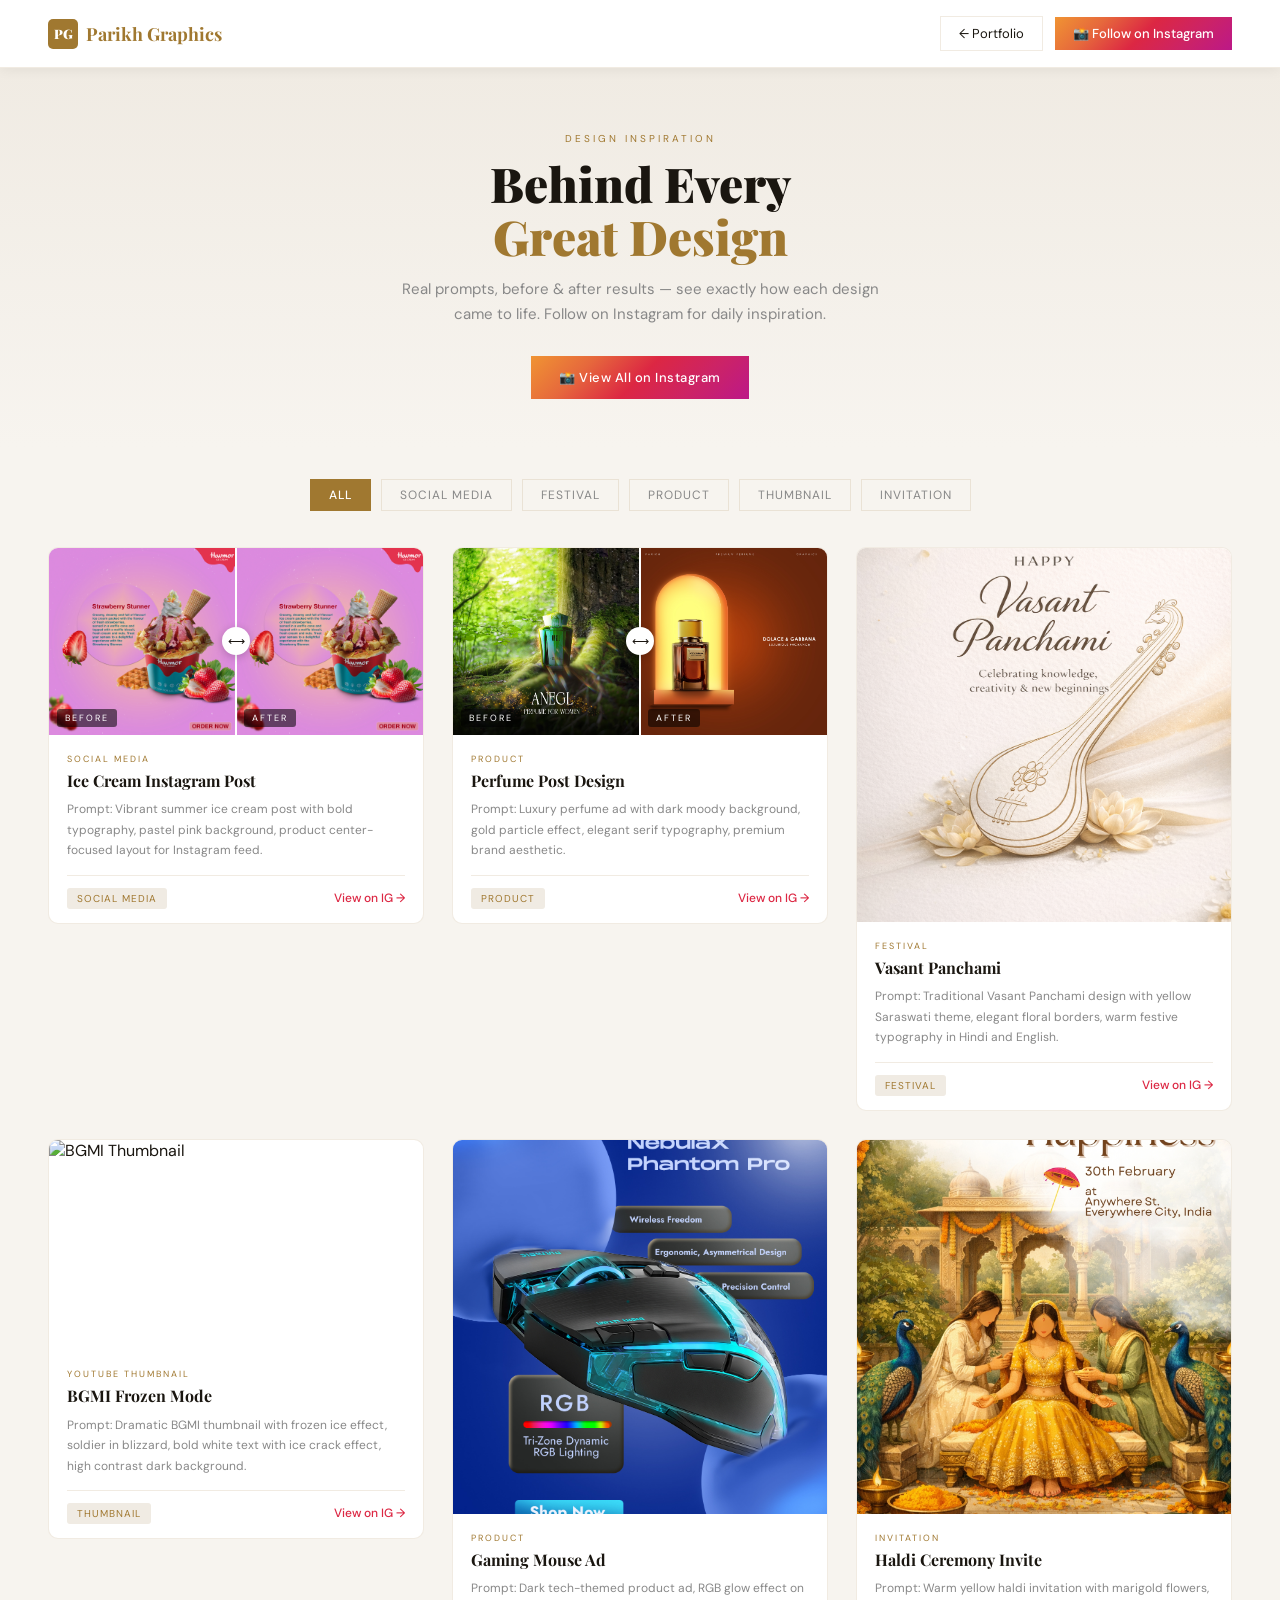
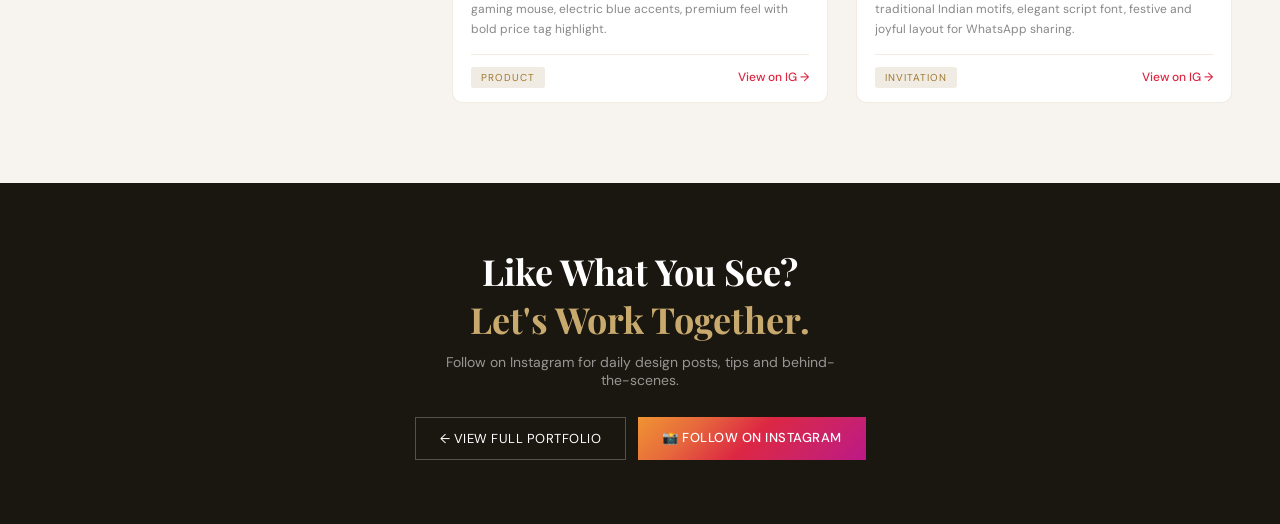
==== prompts.html @ 78f6f707 "Add files via upload" ====
<!DOCTYPE html>
<html lang="en">
<head>
  <meta charset="UTF-8"/>
  <meta name="viewport" content="width=device-width, initial-scale=1.0"/>
  <title>Design Prompts – Parikh Graphics</title>
  <link href="https://fonts.googleapis.com/css2?family=Playfair+Display:wght@400;700;900&family=DM+Sans:wght@300;400;500&display=swap" rel="stylesheet"/>
  <style>
    :root {
      --bg:      #f7f4ef;
      --bg2:     #f0ebe3;
      --surface: #ffffff;
      --border:  rgba(160,120,60,0.15);
      --text:    #1a1610;
      --text-dim:#888;
      --accent:  #a07830;
      --accent2: #c8a96e;
      --shadow:  0 4px 24px rgba(0,0,0,0.08);
    }
    *, *::before, *::after { box-sizing: border-box; margin: 0; padding: 0; }
    html { scroll-behavior: smooth; }
    body {
      background: var(--bg);
      color: var(--text);
      font-family: 'DM Sans', sans-serif;
      overflow-x: hidden;
    }

    /* ── TOP BAR ── */
    .topbar {
      background: var(--surface);
      border-bottom: 1px solid var(--border);
      padding: 16px 48px;
      display: flex; justify-content: space-between; align-items: center;
      position: sticky; top: 0; z-index: 100;
      box-shadow: 0 2px 12px rgba(0,0,0,0.06);
    }
    .topbar-logo {
      font-family: 'Playfair Display', serif;
      font-size: 18px; font-weight: 700;
      color: var(--accent); text-decoration: none;
      display: flex; align-items: center; gap: 8px;
    }
    .topbar-logo-icon {
      width: 30px; height: 30px;
      background: var(--accent); border-radius: 5px;
      display: flex; align-items: center; justify-content: center;
      font-size: 13px; font-weight: 900; color: #fff;
      font-family: 'Playfair Display', serif;
    }
    .topbar-right { display: flex; align-items: center; gap: 12px; }
    .btn-home {
      text-decoration: none; color: var(--text);
      font-size: 13px; padding: 8px 18px;
      border: 1.5px solid var(--border);
      transition: all 0.25s;
    }
    .btn-home:hover { border-color: var(--accent); color: var(--accent); }
    .btn-ig {
      text-decoration: none;
      background: linear-gradient(135deg, #f09433, #e6683c, #dc2743, #cc2366, #bc1888);
      color: #fff; font-size: 13px; font-weight: 500;
      padding: 8px 18px; display: flex; align-items: center; gap: 6px;
      transition: opacity 0.25s, transform 0.2s;
    }
    .btn-ig:hover { opacity: 0.88; transform: translateY(-1px); }

    /* ── HERO ── */
    .page-hero {
      padding: 64px 48px 48px;
      text-align: center;
      background: linear-gradient(to bottom, var(--bg2), var(--bg));
    }
    .page-hero-tag {
      font-size: 10px; letter-spacing: 3px; text-transform: uppercase;
      color: var(--accent); margin-bottom: 12px; display: block;
    }
    .page-hero-title {
      font-family: 'Playfair Display', serif;
      font-size: clamp(28px, 4vw, 48px); font-weight: 900;
      line-height: 1.1; margin-bottom: 14px; color: var(--text);
    }
    .page-hero-title span { color: var(--accent); }
    .page-hero-sub {
      color: var(--text-dim); font-size: 15px; max-width: 480px;
      margin: 0 auto 28px; line-height: 1.7;
    }
    .page-hero-cta {
      display: inline-flex; align-items: center; gap: 8px;
      background: linear-gradient(135deg, #f09433, #e6683c, #dc2743, #cc2366, #bc1888);
      color: #fff; text-decoration: none;
      padding: 13px 28px; font-size: 13px; font-weight: 500;
      letter-spacing: 0.5px;
      transition: opacity 0.25s, transform 0.2s;
    }
    .page-hero-cta:hover { opacity: 0.88; transform: translateY(-2px); }

    /* ── FILTER ── */
    .filter-wrap {
      padding: 32px 48px 0;
      display: flex; gap: 10px; flex-wrap: wrap; justify-content: center;
    }
    .tag-btn {
      background: transparent;
      border: 1.5px solid var(--border);
      color: var(--text-dim);
      padding: 7px 18px; font-size: 12px;
      letter-spacing: 1px; text-transform: uppercase;
      cursor: pointer; font-family: 'DM Sans', sans-serif;
      transition: all 0.25s;
    }
    .tag-btn:hover { border-color: var(--accent); color: var(--accent); }
    .tag-btn.active {
      background: var(--accent); border-color: var(--accent);
      color: #fff; font-weight: 500;
    }

    /* ── POSTS GRID ── */
    .posts-section { padding: 36px 48px 80px; }
    .posts-grid {
      display: grid;
      grid-template-columns: repeat(3, 1fr);
      gap: 28px;
      align-items: start;
    }

    /* ── POST CARD ── */
    .post-card {
      background: var(--surface);
      border: 1px solid var(--border);
      border-radius: 10px; overflow: hidden;
      transition: transform 0.3s, box-shadow 0.3s, border-color 0.3s;
    }
    .post-card:hover {
      transform: translateY(-4px);
      box-shadow: var(--shadow);
      border-color: var(--accent2);
    }
    .post-card.hidden { display: none; }

    /* Before / After */
    .ba-wrap {
      display: grid; grid-template-columns: 1fr 1fr;
      position: relative;
    }
    .ba-side {
      position: relative; overflow: hidden;
      aspect-ratio: 1/1;
    }
    .ba-side img {
      width: 100%; height: 100%;
      object-fit: cover; object-position: center;
      display: block;
      transition: transform 0.4s ease;
    }
    .post-card:hover .ba-side img { transform: scale(1.04); }
    .ba-label {
      position: absolute; bottom: 8px; left: 8px;
      background: rgba(0,0,0,0.55);
      color: #fff; font-size: 9px; letter-spacing: 2px;
      text-transform: uppercase; padding: 3px 8px;
      border-radius: 3px;
    }
    .ba-divider {
      position: absolute; left: 50%; top: 0; bottom: 0;
      width: 2px; background: #fff; z-index: 2;
      transform: translateX(-50%);
    }
    .ba-divider-icon {
      position: absolute; top: 50%; left: 50%;
      transform: translate(-50%, -50%);
      width: 28px; height: 28px;
      background: #fff; border-radius: 50%;
      display: flex; align-items: center; justify-content: center;
      font-size: 12px; z-index: 3;
      box-shadow: 0 2px 8px rgba(0,0,0,0.2);
    }

    /* Single image */
    .single-img {
      aspect-ratio: 1/1; overflow: hidden;
    }
    .single-img img {
      width: 100%; height: 100%;
      object-fit: cover; display: block;
      transition: transform 0.4s ease;
    }
    .post-card:hover .single-img img { transform: scale(1.04); }

    /* Card Body */
    .post-body { padding: 18px 18px 14px; }
    .post-category {
      font-size: 9px; letter-spacing: 2px; text-transform: uppercase;
      color: var(--accent); margin-bottom: 6px; display: block;
    }
    .post-title {
      font-family: 'Playfair Display', serif;
      font-size: 16px; font-weight: 700; color: var(--text);
      margin-bottom: 8px; line-height: 1.3;
    }
    .post-prompt {
      font-size: 12px; color: var(--text-dim); line-height: 1.7;
      margin-bottom: 14px;
      display: -webkit-box; -webkit-line-clamp: 3;
      -webkit-box-orient: vertical; overflow: hidden;
    }
    .post-footer {
      display: flex; justify-content: space-between; align-items: center;
      padding-top: 12px; border-top: 1px solid var(--border);
    }
    .post-tag {
      font-size: 10px; letter-spacing: 1px; text-transform: uppercase;
      background: var(--bg2); color: var(--accent);
      padding: 4px 10px; border-radius: 3px;
    }
    .post-ig-link {
      display: flex; align-items: center; gap: 5px;
      text-decoration: none; font-size: 12px; font-weight: 500;
      color: #dc2743; transition: opacity 0.2s, transform 0.2s;
    }
    .post-ig-link:hover { opacity: 0.75; transform: translateX(2px); }

    /* ── EMPTY STATE ── */
    .empty-state {
      text-align: center; padding: 60px 20px;
      color: var(--text-dim); font-size: 14px;
      display: none; grid-column: 1/-1;
    }
    .empty-state.show { display: block; }

    /* ── BOTTOM CTA ── */
    .bottom-cta {
      background: var(--text);
      padding: 64px 48px; text-align: center;
    }
    .bottom-cta-title {
      font-family: 'Playfair Display', serif;
      font-size: clamp(24px, 3vw, 36px); font-weight: 700;
      color: #fff; margin-bottom: 10px;
    }
    .bottom-cta-title span { color: var(--accent2); }
    .bottom-cta-sub {
      color: rgba(255,255,255,0.55); font-size: 14px;
      margin-bottom: 28px; max-width: 400px; margin-inline: auto;
    }
    .bottom-cta-btns { display: flex; gap: 12px; justify-content: center; flex-wrap: wrap; }
    .btn-portfolio {
      text-decoration: none; color: #fff;
      border: 1.5px solid rgba(255,255,255,0.25);
      padding: 12px 24px; font-size: 13px;
      letter-spacing: 0.5px; text-transform: uppercase;
      transition: all 0.25s;
    }
    .btn-portfolio:hover { border-color: var(--accent2); color: var(--accent2); }
    .btn-ig2 {
      text-decoration: none;
      background: linear-gradient(135deg, #f09433, #e6683c, #dc2743, #cc2366, #bc1888);
      color: #fff; padding: 12px 24px; font-size: 13px; font-weight: 500;
      letter-spacing: 0.5px; text-transform: uppercase;
      transition: opacity 0.25s, transform 0.2s;
    }
    .btn-ig2:hover { opacity: 0.85; transform: translateY(-2px); }

    /* ── SCROLL REVEAL ── */
    .reveal { opacity: 0; transform: translateY(24px); transition: opacity 0.6s ease, transform 0.6s ease; }
    .reveal.visible { opacity: 1; transform: translateY(0); }
    .reveal-d1 { transition-delay: 0.1s; }
    .reveal-d2 { transition-delay: 0.2s; }
    .reveal-d3 { transition-delay: 0.3s; }

    @keyframes cardIn {
      from { opacity: 0; transform: translateY(10px) scale(0.98); }
      to   { opacity: 1; transform: translateY(0) scale(1); }
    }

    /* ── RESPONSIVE ── */
    @media (max-width: 900px) {
      .topbar { padding: 14px 20px; }
      .page-hero { padding: 48px 20px 36px; }
      .filter-wrap { padding: 24px 20px 0; }
      .posts-section { padding: 28px 20px 60px; }
      .posts-grid { grid-template-columns: repeat(2, 1fr); gap: 16px; }
      .bottom-cta { padding: 48px 20px; }
    }
    @media (max-width: 540px) {
      .posts-grid { grid-template-columns: 1fr; }
      .topbar-logo span { display: none; }
    }
  </style>
</head>
<body>

  <!-- ── TOP BAR ── -->
  <header class="topbar">
    <a href="./" class="topbar-logo">
      <div class="topbar-logo-icon">PG</div>
      <span>Parikh Graphics</span>
    </a>
    <div class="topbar-right">
      <a href="./" class="btn-home">← Portfolio</a>
      <a href="https://instagram.com/yourusername" target="_blank" class="btn-ig">
        📸 Follow on Instagram
      </a>
    </div>
  </header>

  <!-- ── HERO ── -->
  <div class="page-hero">
    <span class="page-hero-tag">Design Inspiration</span>
    <h1 class="page-hero-title">Behind Every<br/><span>Great Design</span></h1>
    <p class="page-hero-sub">Real prompts, before & after results — see exactly how each design came to life. Follow on Instagram for daily inspiration.</p>
    <a href="https://instagram.com/yourusername" target="_blank" class="page-hero-cta">📸 View All on Instagram</a>
  </div>

  <!-- ── FILTER ── -->
  <div class="filter-wrap">
    <button class="tag-btn active" data-tag="all">All</button>
    <button class="tag-btn" data-tag="social">Social Media</button>
    <button class="tag-btn" data-tag="festival">Festival</button>
    <button class="tag-btn" data-tag="product">Product</button>
    <button class="tag-btn" data-tag="thumbnail">Thumbnail</button>
    <button class="tag-btn" data-tag="invitation">Invitation</button>
  </div>

  <!-- ── POSTS ── -->
  <section class="posts-section">
    <div class="posts-grid" id="postsGrid">

      <!--
      ════════════════════════════════════════
      NAAVO POST ADD KARVA COPY KARO AA BLOCK:

      BEFORE/AFTER:
      <div class="post-card reveal" data-tag="social">
        <div class="ba-wrap">
          <div class="ba-side">
            <img src="before.jpg" alt="Before">
            <span class="ba-label">Before</span>
          </div>
          <div class="ba-divider"><div class="ba-divider-icon">⟷</div></div>
          <div class="ba-side">
            <img src="after.jpg" alt="After">
            <span class="ba-label">After</span>
          </div>
        </div>
        <div class="post-body">
          <span class="post-category">Social Media</span>
          <div class="post-title">Post Title</div>
          <p class="post-prompt">Prompt: taro prompt yahan likho...</p>
          <div class="post-footer">
            <span class="post-tag">Social Media</span>
            <a href="https://instagram.com/p/POST-ID" target="_blank" class="post-ig-link">View on IG →</a>
          </div>
        </div>
      </div>

      SINGLE IMAGE:
      <div class="post-card reveal" data-tag="festival">
        <div class="single-img">
          <img src="image.jpg" alt="Post">
        </div>
        <div class="post-body">
          ... same as above ...
        </div>
      </div>

      data-tag options: social / festival / product / thumbnail / invitation
      ════════════════════════════════════════
      -->

      <!-- POST 1 -->
      <div class="post-card reveal" data-tag="social">
        <div class="ba-wrap">
          <div class="ba-side">
            <img src="ICE-CREAM.jpg" alt="Before">
            <span class="ba-label">Before</span>
          </div>
          <div class="ba-divider"><div class="ba-divider-icon">⟷</div></div>
          <div class="ba-side">
            <img src="ICE-CREAM.jpg" alt="After">
            <span class="ba-label">After</span>
          </div>
        </div>
        <div class="post-body">
          <span class="post-category">Social Media</span>
          <div class="post-title">Ice Cream Instagram Post</div>
          <p class="post-prompt">Prompt: Vibrant summer ice cream post with bold typography, pastel pink background, product center-focused layout for Instagram feed.</p>
          <div class="post-footer">
            <span class="post-tag">Social Media</span>
            <a href="https://instagram.com/p/REPLACE-POST-ID" target="_blank" class="post-ig-link">View on IG →</a>
          </div>
        </div>
      </div>

      <!-- POST 2 -->
      <div class="post-card reveal reveal-d1" data-tag="product">
        <div class="ba-wrap">
          <div class="ba-side">
            <img src="perfume post design.jpg" alt="Before">
            <span class="ba-label">Before</span>
          </div>
          <div class="ba-divider"><div class="ba-divider-icon">⟷</div></div>
          <div class="ba-side">
            <img src="perfume post design2.jpg" alt="After">
            <span class="ba-label">After</span>
          </div>
        </div>
        <div class="post-body">
          <span class="post-category">Product</span>
          <div class="post-title">Perfume Post Design</div>
          <p class="post-prompt">Prompt: Luxury perfume ad with dark moody background, gold particle effect, elegant serif typography, premium brand aesthetic.</p>
          <div class="post-footer">
            <span class="post-tag">Product</span>
            <a href="https://instagram.com/p/REPLACE-POST-ID" target="_blank" class="post-ig-link">View on IG →</a>
          </div>
        </div>
      </div>

      <!-- POST 3 -->
      <div class="post-card reveal reveal-d2" data-tag="festival">
        <div class="single-img">
          <img src="vasant panchami.png" alt="Vasant Panchami">
        </div>
        <div class="post-body">
          <span class="post-category">Festival</span>
          <div class="post-title">Vasant Panchami</div>
          <p class="post-prompt">Prompt: Traditional Vasant Panchami design with yellow Saraswati theme, elegant floral borders, warm festive typography in Hindi and English.</p>
          <div class="post-footer">
            <span class="post-tag">Festival</span>
            <a href="https://instagram.com/p/REPLACE-POST-ID" target="_blank" class="post-ig-link">View on IG →</a>
          </div>
        </div>
      </div>

      <!-- POST 4 -->
      <div class="post-card reveal reveal-d3" data-tag="thumbnail">
        <div class="single-img" style="aspect-ratio:16/9;">
          <img src="BGMI NEW FROZEN MODE.png" alt="BGMI Thumbnail">
        </div>
        <div class="post-body">
          <span class="post-category">YouTube Thumbnail</span>
          <div class="post-title">BGMI Frozen Mode</div>
          <p class="post-prompt">Prompt: Dramatic BGMI thumbnail with frozen ice effect, soldier in blizzard, bold white text with ice crack effect, high contrast dark background.</p>
          <div class="post-footer">
            <span class="post-tag">Thumbnail</span>
            <a href="https://instagram.com/p/REPLACE-POST-ID" target="_blank" class="post-ig-link">View on IG →</a>
          </div>
        </div>
      </div>

      <!-- POST 5 -->
      <div class="post-card reveal" data-tag="product">
        <div class="single-img">
          <img src="mouse-ad.jpg" alt="Mouse Ad">
        </div>
        <div class="post-body">
          <span class="post-category">Product</span>
          <div class="post-title">Gaming Mouse Ad</div>
          <p class="post-prompt">Prompt: Dark tech-themed product ad, RGB glow effect on gaming mouse, electric blue accents, premium feel with bold price tag highlight.</p>
          <div class="post-footer">
            <span class="post-tag">Product</span>
            <a href="https://instagram.com/p/REPLACE-POST-ID" target="_blank" class="post-ig-link">View on IG →</a>
          </div>
        </div>
      </div>

      <!-- POST 6 -->
      <div class="post-card reveal reveal-d1" data-tag="invitation">
        <div class="single-img">
          <img src="haldi.jpg" alt="Haldi Invitation">
        </div>
        <div class="post-body">
          <span class="post-category">Invitation</span>
          <div class="post-title">Haldi Ceremony Invite</div>
          <p class="post-prompt">Prompt: Warm yellow haldi invitation with marigold flowers, traditional Indian motifs, elegant script font, festive and joyful layout for WhatsApp sharing.</p>
          <div class="post-footer">
            <span class="post-tag">Invitation</span>
            <a href="https://instagram.com/p/REPLACE-POST-ID" target="_blank" class="post-ig-link">View on IG →</a>
          </div>
        </div>
      </div>

      <!-- NAAVA POSTS UPAR ADD KARO -->
      <div class="empty-state" id="emptyState">No posts in this category yet.</div>

    </div>
  </section>

  <!-- ── BOTTOM CTA ── -->
  <div class="bottom-cta">
    <div class="bottom-cta-title">Like What You See?<br/><span>Let's Work Together.</span></div>
    <p class="bottom-cta-sub">Follow on Instagram for daily design posts, tips and behind-the-scenes.</p>
    <div class="bottom-cta-btns">
      <a href="./" class="btn-portfolio">← View Full Portfolio</a>
      <a href="https://instagram.com/yourusername" target="_blank" class="btn-ig2">📸 Follow on Instagram</a>
    </div>
  </div>

  <script>
    // Filter
    const tagBtns = document.querySelectorAll('.tag-btn');
    const cards   = document.querySelectorAll('.post-card');
    const empty   = document.getElementById('emptyState');

    tagBtns.forEach(btn => {
      btn.addEventListener('click', () => {
        tagBtns.forEach(b => b.classList.remove('active'));
        btn.classList.add('active');
        const tag = btn.getAttribute('data-tag');
        let visible = 0;
        cards.forEach((card, i) => {
          if (tag === 'all' || card.getAttribute('data-tag') === tag) {
            card.classList.remove('hidden');
            card.style.animationDelay = (visible * 0.06) + 's';
            card.style.animation = 'none';
            card.offsetHeight;
            card.style.animation = 'cardIn 0.35s ease forwards';
            visible++;
          } else {
            card.classList.add('hidden');
          }
        });
        empty.classList.toggle('show', visible === 0);
      });
    });

    // Scroll Reveal
    const obs = new IntersectionObserver(entries => {
      entries.forEach(e => { if (e.isIntersecting) { e.target.classList.add('visible'); obs.unobserve(e.target); }});
    }, { threshold: 0.1 });
    document.querySelectorAll('.reveal').forEach(el => obs.observe(el));
  </script>

</body>
</html>
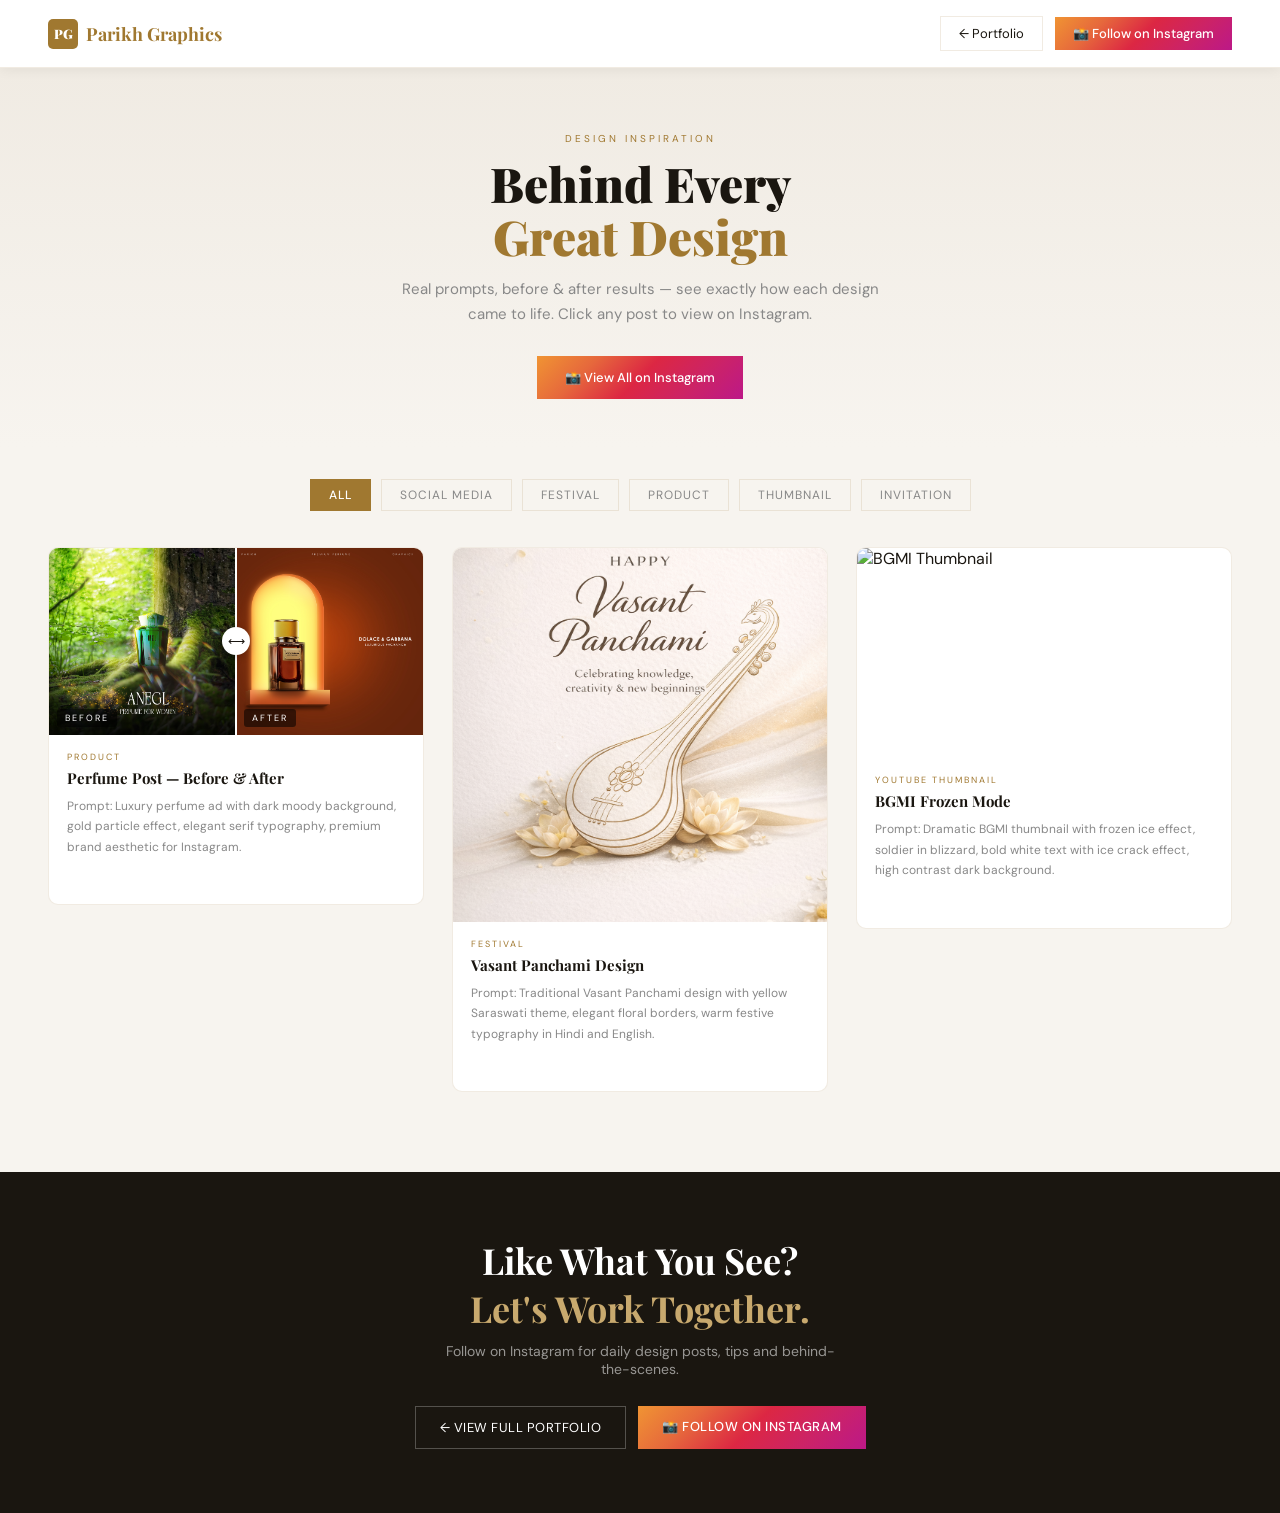
==== commit aece6818: "Add files via upload" ====
--- a/prompts.html
+++ b/prompts.html
@@ -19,41 +19,27 @@
     }
     *, *::before, *::after { box-sizing: border-box; margin: 0; padding: 0; }
     html { scroll-behavior: smooth; }
-    body {
-      background: var(--bg);
-      color: var(--text);
-      font-family: 'DM Sans', sans-serif;
-      overflow-x: hidden;
-    }
-
-    /* ── TOP BAR ── */
+    body { background: var(--bg); color: var(--text); font-family: 'DM Sans', sans-serif; overflow-x: hidden; }
+
+    /* TOP BAR */
     .topbar {
-      background: var(--surface);
-      border-bottom: 1px solid var(--border);
-      padding: 16px 48px;
-      display: flex; justify-content: space-between; align-items: center;
-      position: sticky; top: 0; z-index: 100;
-      box-shadow: 0 2px 12px rgba(0,0,0,0.06);
+      background: var(--surface); border-bottom: 1px solid var(--border);
+      padding: 16px 48px; display: flex; justify-content: space-between; align-items: center;
+      position: sticky; top: 0; z-index: 100; box-shadow: 0 2px 12px rgba(0,0,0,0.06);
     }
     .topbar-logo {
-      font-family: 'Playfair Display', serif;
-      font-size: 18px; font-weight: 700;
-      color: var(--accent); text-decoration: none;
-      display: flex; align-items: center; gap: 8px;
+      font-family: 'Playfair Display', serif; font-size: 18px; font-weight: 700;
+      color: var(--accent); text-decoration: none; display: flex; align-items: center; gap: 8px;
     }
     .topbar-logo-icon {
-      width: 30px; height: 30px;
-      background: var(--accent); border-radius: 5px;
+      width: 30px; height: 30px; background: var(--accent); border-radius: 5px;
       display: flex; align-items: center; justify-content: center;
-      font-size: 13px; font-weight: 900; color: #fff;
-      font-family: 'Playfair Display', serif;
+      font-size: 13px; font-weight: 900; color: #fff; font-family: 'Playfair Display', serif;
     }
     .topbar-right { display: flex; align-items: center; gap: 12px; }
     .btn-home {
-      text-decoration: none; color: var(--text);
-      font-size: 13px; padding: 8px 18px;
-      border: 1.5px solid var(--border);
-      transition: all 0.25s;
+      text-decoration: none; color: var(--text); font-size: 13px;
+      padding: 8px 18px; border: 1.5px solid var(--border); transition: all 0.25s;
     }
     .btn-home:hover { border-color: var(--accent); color: var(--accent); }
     .btn-ig {
@@ -65,203 +51,123 @@
     }
     .btn-ig:hover { opacity: 0.88; transform: translateY(-1px); }
 
-    /* ── HERO ── */
+    /* HERO */
     .page-hero {
-      padding: 64px 48px 48px;
-      text-align: center;
+      padding: 64px 48px 48px; text-align: center;
       background: linear-gradient(to bottom, var(--bg2), var(--bg));
     }
-    .page-hero-tag {
-      font-size: 10px; letter-spacing: 3px; text-transform: uppercase;
-      color: var(--accent); margin-bottom: 12px; display: block;
-    }
-    .page-hero-title {
-      font-family: 'Playfair Display', serif;
-      font-size: clamp(28px, 4vw, 48px); font-weight: 900;
-      line-height: 1.1; margin-bottom: 14px; color: var(--text);
-    }
+    .page-hero-tag { font-size: 10px; letter-spacing: 3px; text-transform: uppercase; color: var(--accent); margin-bottom: 12px; display: block; }
+    .page-hero-title { font-family: 'Playfair Display', serif; font-size: clamp(28px, 4vw, 48px); font-weight: 900; line-height: 1.1; margin-bottom: 14px; }
     .page-hero-title span { color: var(--accent); }
-    .page-hero-sub {
-      color: var(--text-dim); font-size: 15px; max-width: 480px;
-      margin: 0 auto 28px; line-height: 1.7;
-    }
+    .page-hero-sub { color: var(--text-dim); font-size: 15px; max-width: 480px; margin: 0 auto 28px; line-height: 1.7; }
     .page-hero-cta {
       display: inline-flex; align-items: center; gap: 8px;
       background: linear-gradient(135deg, #f09433, #e6683c, #dc2743, #cc2366, #bc1888);
-      color: #fff; text-decoration: none;
-      padding: 13px 28px; font-size: 13px; font-weight: 500;
-      letter-spacing: 0.5px;
+      color: #fff; text-decoration: none; padding: 13px 28px; font-size: 13px; font-weight: 500;
       transition: opacity 0.25s, transform 0.2s;
     }
     .page-hero-cta:hover { opacity: 0.88; transform: translateY(-2px); }
 
-    /* ── FILTER ── */
-    .filter-wrap {
-      padding: 32px 48px 0;
-      display: flex; gap: 10px; flex-wrap: wrap; justify-content: center;
-    }
+    /* FILTER */
+    .filter-wrap { padding: 32px 48px 0; display: flex; gap: 10px; flex-wrap: wrap; justify-content: center; }
     .tag-btn {
-      background: transparent;
-      border: 1.5px solid var(--border);
-      color: var(--text-dim);
-      padding: 7px 18px; font-size: 12px;
+      background: transparent; border: 1.5px solid var(--border);
+      color: var(--text-dim); padding: 7px 18px; font-size: 12px;
       letter-spacing: 1px; text-transform: uppercase;
-      cursor: pointer; font-family: 'DM Sans', sans-serif;
-      transition: all 0.25s;
+      cursor: pointer; font-family: 'DM Sans', sans-serif; transition: all 0.25s;
     }
     .tag-btn:hover { border-color: var(--accent); color: var(--accent); }
-    .tag-btn.active {
-      background: var(--accent); border-color: var(--accent);
-      color: #fff; font-weight: 500;
-    }
-
-    /* ── POSTS GRID ── */
+    .tag-btn.active { background: var(--accent); border-color: var(--accent); color: #fff; font-weight: 500; }
+
+    /* GRID */
     .posts-section { padding: 36px 48px 80px; }
-    .posts-grid {
-      display: grid;
-      grid-template-columns: repeat(3, 1fr);
-      gap: 28px;
-      align-items: start;
-    }
-
-    /* ── POST CARD ── */
+    .posts-grid { display: grid; grid-template-columns: repeat(3, 1fr); gap: 28px; align-items: start; }
+
+    /* ── POST CARD — full card is a link ── */
     .post-card {
       background: var(--surface);
       border: 1px solid var(--border);
       border-radius: 10px; overflow: hidden;
-      transition: transform 0.3s, box-shadow 0.3s, border-color 0.3s;
+      display: block;               /* <a> tag as block */
+      text-decoration: none;
+      color: inherit;
+      cursor: pointer;
+      transition: transform 0.3s ease, box-shadow 0.3s ease, border-color 0.3s ease;
     }
     .post-card:hover {
-      transform: translateY(-4px);
-      box-shadow: var(--shadow);
+      transform: translateY(-5px);
+      box-shadow: 0 12px 32px rgba(0,0,0,0.12);
       border-color: var(--accent2);
     }
     .post-card.hidden { display: none; }
 
-    /* Before / After */
-    .ba-wrap {
-      display: grid; grid-template-columns: 1fr 1fr;
-      position: relative;
-    }
-    .ba-side {
-      position: relative; overflow: hidden;
-      aspect-ratio: 1/1;
-    }
-    .ba-side img {
-      width: 100%; height: 100%;
-      object-fit: cover; object-position: center;
+    /* Hover arrow indicator */
+    .post-card::after {
+      content: '→ View on Instagram';
       display: block;
-      transition: transform 0.4s ease;
-    }
+      text-align: center;
+      font-size: 11px; letter-spacing: 1px;
+      color: #dc2743; font-weight: 500;
+      padding: 10px;
+      background: rgba(220,39,67,0.05);
+      border-top: 1px solid rgba(220,39,67,0.1);
+      opacity: 0;
+      transition: opacity 0.3s ease;
+    }
+    .post-card:hover::after { opacity: 1; }
+
+    /* BEFORE / AFTER */
+    .ba-wrap { display: grid; grid-template-columns: 1fr 1fr; position: relative; }
+    .ba-side { position: relative; overflow: hidden; aspect-ratio: 1/1; }
+    .ba-side img { width: 100%; height: 100%; object-fit: cover; object-position: center; display: block; transition: transform 0.4s ease; }
     .post-card:hover .ba-side img { transform: scale(1.04); }
     .ba-label {
       position: absolute; bottom: 8px; left: 8px;
-      background: rgba(0,0,0,0.55);
-      color: #fff; font-size: 9px; letter-spacing: 2px;
-      text-transform: uppercase; padding: 3px 8px;
-      border-radius: 3px;
-    }
-    .ba-divider {
-      position: absolute; left: 50%; top: 0; bottom: 0;
-      width: 2px; background: #fff; z-index: 2;
-      transform: translateX(-50%);
-    }
+      background: rgba(0,0,0,0.55); color: #fff;
+      font-size: 9px; letter-spacing: 2px; text-transform: uppercase;
+      padding: 3px 8px; border-radius: 3px;
+    }
+    .ba-divider { position: absolute; left: 50%; top: 0; bottom: 0; width: 2px; background: #fff; z-index: 2; transform: translateX(-50%); }
     .ba-divider-icon {
       position: absolute; top: 50%; left: 50%;
       transform: translate(-50%, -50%);
-      width: 28px; height: 28px;
-      background: #fff; border-radius: 50%;
+      width: 28px; height: 28px; background: #fff; border-radius: 50%;
       display: flex; align-items: center; justify-content: center;
-      font-size: 12px; z-index: 3;
-      box-shadow: 0 2px 8px rgba(0,0,0,0.2);
-    }
-
-    /* Single image */
-    .single-img {
-      aspect-ratio: 1/1; overflow: hidden;
-    }
-    .single-img img {
-      width: 100%; height: 100%;
-      object-fit: cover; display: block;
-      transition: transform 0.4s ease;
-    }
+      font-size: 12px; z-index: 3; box-shadow: 0 2px 8px rgba(0,0,0,0.2);
+    }
+
+    /* SINGLE IMAGE */
+    .single-img { overflow: hidden; }
+    .single-img img { width: 100%; height: 100%; object-fit: cover; display: block; transition: transform 0.4s ease; }
     .post-card:hover .single-img img { transform: scale(1.04); }
-
-    /* Card Body */
-    .post-body { padding: 18px 18px 14px; }
-    .post-category {
-      font-size: 9px; letter-spacing: 2px; text-transform: uppercase;
-      color: var(--accent); margin-bottom: 6px; display: block;
-    }
-    .post-title {
-      font-family: 'Playfair Display', serif;
-      font-size: 16px; font-weight: 700; color: var(--text);
-      margin-bottom: 8px; line-height: 1.3;
-    }
+    .single-img.ratio-sq  { aspect-ratio: 1/1; }
+    .single-img.ratio-yt  { aspect-ratio: 16/9; }
+
+    /* CARD BODY */
+    .post-body { padding: 16px 18px 12px; }
+    .post-category { font-size: 9px; letter-spacing: 2px; text-transform: uppercase; color: var(--accent); margin-bottom: 6px; display: block; }
+    .post-title { font-family: 'Playfair Display', serif; font-size: 15px; font-weight: 700; color: var(--text); margin-bottom: 8px; line-height: 1.3; }
     .post-prompt {
-      font-size: 12px; color: var(--text-dim); line-height: 1.7;
-      margin-bottom: 14px;
-      display: -webkit-box; -webkit-line-clamp: 3;
-      -webkit-box-orient: vertical; overflow: hidden;
-    }
-    .post-footer {
-      display: flex; justify-content: space-between; align-items: center;
-      padding-top: 12px; border-top: 1px solid var(--border);
-    }
-    .post-tag {
-      font-size: 10px; letter-spacing: 1px; text-transform: uppercase;
-      background: var(--bg2); color: var(--accent);
-      padding: 4px 10px; border-radius: 3px;
-    }
-    .post-ig-link {
-      display: flex; align-items: center; gap: 5px;
-      text-decoration: none; font-size: 12px; font-weight: 500;
-      color: #dc2743; transition: opacity 0.2s, transform 0.2s;
-    }
-    .post-ig-link:hover { opacity: 0.75; transform: translateX(2px); }
-
-    /* ── EMPTY STATE ── */
-    .empty-state {
-      text-align: center; padding: 60px 20px;
-      color: var(--text-dim); font-size: 14px;
-      display: none; grid-column: 1/-1;
-    }
+      font-size: 12px; color: var(--text-dim); line-height: 1.7; margin-bottom: 0;
+      display: -webkit-box; -webkit-line-clamp: 3; -webkit-box-orient: vertical; overflow: hidden;
+    }
+
+    /* EMPTY */
+    .empty-state { text-align: center; padding: 60px 20px; color: var(--text-dim); font-size: 14px; display: none; grid-column: 1/-1; }
     .empty-state.show { display: block; }
 
-    /* ── BOTTOM CTA ── */
-    .bottom-cta {
-      background: var(--text);
-      padding: 64px 48px; text-align: center;
-    }
-    .bottom-cta-title {
-      font-family: 'Playfair Display', serif;
-      font-size: clamp(24px, 3vw, 36px); font-weight: 700;
-      color: #fff; margin-bottom: 10px;
-    }
+    /* BOTTOM CTA */
+    .bottom-cta { background: var(--text); padding: 64px 48px; text-align: center; }
+    .bottom-cta-title { font-family: 'Playfair Display', serif; font-size: clamp(24px, 3vw, 36px); font-weight: 700; color: #fff; margin-bottom: 10px; }
     .bottom-cta-title span { color: var(--accent2); }
-    .bottom-cta-sub {
-      color: rgba(255,255,255,0.55); font-size: 14px;
-      margin-bottom: 28px; max-width: 400px; margin-inline: auto;
-    }
+    .bottom-cta-sub { color: rgba(255,255,255,0.55); font-size: 14px; margin-bottom: 28px; max-width: 400px; margin-inline: auto; }
     .bottom-cta-btns { display: flex; gap: 12px; justify-content: center; flex-wrap: wrap; }
-    .btn-portfolio {
-      text-decoration: none; color: #fff;
-      border: 1.5px solid rgba(255,255,255,0.25);
-      padding: 12px 24px; font-size: 13px;
-      letter-spacing: 0.5px; text-transform: uppercase;
-      transition: all 0.25s;
-    }
+    .btn-portfolio { text-decoration: none; color: #fff; border: 1.5px solid rgba(255,255,255,0.25); padding: 12px 24px; font-size: 13px; letter-spacing: 0.5px; text-transform: uppercase; transition: all 0.25s; }
     .btn-portfolio:hover { border-color: var(--accent2); color: var(--accent2); }
-    .btn-ig2 {
-      text-decoration: none;
-      background: linear-gradient(135deg, #f09433, #e6683c, #dc2743, #cc2366, #bc1888);
-      color: #fff; padding: 12px 24px; font-size: 13px; font-weight: 500;
-      letter-spacing: 0.5px; text-transform: uppercase;
-      transition: opacity 0.25s, transform 0.2s;
-    }
+    .btn-ig2 { text-decoration: none; background: linear-gradient(135deg, #f09433, #e6683c, #dc2743, #cc2366, #bc1888); color: #fff; padding: 12px 24px; font-size: 13px; font-weight: 500; letter-spacing: 0.5px; text-transform: uppercase; transition: opacity 0.25s, transform 0.2s; }
     .btn-ig2:hover { opacity: 0.85; transform: translateY(-2px); }
 
-    /* ── SCROLL REVEAL ── */
+    /* SCROLL REVEAL */
     .reveal { opacity: 0; transform: translateY(24px); transition: opacity 0.6s ease, transform 0.6s ease; }
     .reveal.visible { opacity: 1; transform: translateY(0); }
     .reveal-d1 { transition-delay: 0.1s; }
@@ -273,7 +179,7 @@
       to   { opacity: 1; transform: translateY(0) scale(1); }
     }
 
-    /* ── RESPONSIVE ── */
+    /* RESPONSIVE */
     @media (max-width: 900px) {
       .topbar { padding: 14px 20px; }
       .page-hero { padding: 48px 20px 36px; }
@@ -290,7 +196,7 @@
 </head>
 <body>
 
-  <!-- ── TOP BAR ── -->
+  <!-- TOP BAR -->
   <header class="topbar">
     <a href="./" class="topbar-logo">
       <div class="topbar-logo-icon">PG</div>
@@ -298,21 +204,19 @@
     </a>
     <div class="topbar-right">
       <a href="./" class="btn-home">← Portfolio</a>
-      <a href="https://instagram.com/yourusername" target="_blank" class="btn-ig">
-        📸 Follow on Instagram
-      </a>
+      <a href="https://instagram.com/yourusername" target="_blank" class="btn-ig">📸 Follow on Instagram</a>
     </div>
   </header>
 
-  <!-- ── HERO ── -->
+  <!-- HERO -->
   <div class="page-hero">
     <span class="page-hero-tag">Design Inspiration</span>
     <h1 class="page-hero-title">Behind Every<br/><span>Great Design</span></h1>
-    <p class="page-hero-sub">Real prompts, before & after results — see exactly how each design came to life. Follow on Instagram for daily inspiration.</p>
+    <p class="page-hero-sub">Real prompts, before & after results — see exactly how each design came to life. Click any post to view on Instagram.</p>
     <a href="https://instagram.com/yourusername" target="_blank" class="page-hero-cta">📸 View All on Instagram</a>
   </div>
 
-  <!-- ── FILTER ── -->
+  <!-- FILTER -->
   <div class="filter-wrap">
     <button class="tag-btn active" data-tag="all">All</button>
     <button class="tag-btn" data-tag="social">Social Media</button>
@@ -322,78 +226,67 @@
     <button class="tag-btn" data-tag="invitation">Invitation</button>
   </div>
 
-  <!-- ── POSTS ── -->
+  <!-- POSTS -->
   <section class="posts-section">
     <div class="posts-grid" id="postsGrid">
 
       <!--
-      ════════════════════════════════════════
-      NAAVO POST ADD KARVA COPY KARO AA BLOCK:
-
-      BEFORE/AFTER:
-      <div class="post-card reveal" data-tag="social">
-        <div class="ba-wrap">
-          <div class="ba-side">
-            <img src="before.jpg" alt="Before">
-            <span class="ba-label">Before</span>
-          </div>
-          <div class="ba-divider"><div class="ba-divider-icon">⟷</div></div>
-          <div class="ba-side">
-            <img src="after.jpg" alt="After">
-            <span class="ba-label">After</span>
-          </div>
-        </div>
-        <div class="post-body">
-          <span class="post-category">Social Media</span>
-          <div class="post-title">Post Title</div>
-          <p class="post-prompt">Prompt: taro prompt yahan likho...</p>
-          <div class="post-footer">
-            <span class="post-tag">Social Media</span>
-            <a href="https://instagram.com/p/POST-ID" target="_blank" class="post-ig-link">View on IG →</a>
-          </div>
-        </div>
-      </div>
-
-      SINGLE IMAGE:
-      <div class="post-card reveal" data-tag="festival">
-        <div class="single-img">
-          <img src="image.jpg" alt="Post">
-        </div>
-        <div class="post-body">
-          ... same as above ...
-        </div>
-      </div>
-
-      data-tag options: social / festival / product / thumbnail / invitation
-      ════════════════════════════════════════
+      ╔══════════════════════════════════════════════════╗
+      ║  NAAVO POST ADD KARVA — COPY KARO AA BLOCK       ║
+      ║                                                  ║
+      ║  BEFORE/AFTER walo:                              ║
+      ║                                                  ║
+      ║  <a class="post-card reveal"                     ║
+      ║     data-tag="social"                            ║
+      ║     href="https://instagram.com/p/POST-ID-YHA"   ║
+      ║     target="_blank">                             ║
+      ║    <div class="ba-wrap">                         ║
+      ║      <div class="ba-side">                       ║
+      ║        <img src="before.jpg" alt="Before">       ║
+      ║        <span class="ba-label">Before</span>      ║
+      ║      </div>                                      ║
+      ║      <div class="ba-divider">                    ║
+      ║        <div class="ba-divider-icon">⟷</div>      ║
+      ║      </div>                                      ║
+      ║      <div class="ba-side">                       ║
+      ║        <img src="after.jpg" alt="After">         ║
+      ║        <span class="ba-label">After</span>       ║
+      ║      </div>                                      ║
+      ║    </div>                                        ║
+      ║    <div class="post-body">                       ║
+      ║      <span class="post-category">Social Media</span>║
+      ║      <div class="post-title">Title yahan</div>   ║
+      ║      <p class="post-prompt">Prompt: ...</p>      ║
+      ║    </div>                                        ║
+      ║  </a>                                            ║
+      ║                                                  ║
+      ║  SINGLE IMAGE walo:                              ║
+      ║  (ratio-sq = 1:1, ratio-yt = 16:9 thumbnail)    ║
+      ║                                                  ║
+      ║  <a class="post-card reveal"                     ║
+      ║     data-tag="festival"                          ║
+      ║     href="https://instagram.com/p/POST-ID-YHA"   ║
+      ║     target="_blank">                             ║
+      ║    <div class="single-img ratio-sq">             ║
+      ║      <img src="image.jpg" alt="Post">            ║
+      ║    </div>                                        ║
+      ║    <div class="post-body">                       ║
+      ║      <span class="post-category">Festival</span> ║
+      ║      <div class="post-title">Title yahan</div>   ║
+      ║      <p class="post-prompt">Prompt: ...</p>      ║
+      ║    </div>                                        ║
+      ║  </a>                                            ║
+      ║                                                  ║
+      ║  data-tag: social/festival/product/              ║
+      ║            thumbnail/invitation                  ║
+      ╚══════════════════════════════════════════════════╝
       -->
 
-      <!-- POST 1 -->
-      <div class="post-card reveal" data-tag="social">
-        <div class="ba-wrap">
-          <div class="ba-side">
-            <img src="ICE-CREAM.jpg" alt="Before">
-            <span class="ba-label">Before</span>
-          </div>
-          <div class="ba-divider"><div class="ba-divider-icon">⟷</div></div>
-          <div class="ba-side">
-            <img src="ICE-CREAM.jpg" alt="After">
-            <span class="ba-label">After</span>
-          </div>
-        </div>
-        <div class="post-body">
-          <span class="post-category">Social Media</span>
-          <div class="post-title">Ice Cream Instagram Post</div>
-          <p class="post-prompt">Prompt: Vibrant summer ice cream post with bold typography, pastel pink background, product center-focused layout for Instagram feed.</p>
-          <div class="post-footer">
-            <span class="post-tag">Social Media</span>
-            <a href="https://instagram.com/p/REPLACE-POST-ID" target="_blank" class="post-ig-link">View on IG →</a>
-          </div>
-        </div>
-      </div>
-
-      <!-- POST 2 -->
-      <div class="post-card reveal reveal-d1" data-tag="product">
+      <!-- POST 1 — Before/After -->
+      <a class="post-card reveal"
+         data-tag="product"
+         href="https://instagram.com/p/REPLACE-WITH-YOUR-POST-ID"
+         target="_blank">
         <div class="ba-wrap">
           <div class="ba-side">
             <img src="perfume post design.jpg" alt="Before">
@@ -407,86 +300,48 @@
         </div>
         <div class="post-body">
           <span class="post-category">Product</span>
-          <div class="post-title">Perfume Post Design</div>
-          <p class="post-prompt">Prompt: Luxury perfume ad with dark moody background, gold particle effect, elegant serif typography, premium brand aesthetic.</p>
-          <div class="post-footer">
-            <span class="post-tag">Product</span>
-            <a href="https://instagram.com/p/REPLACE-POST-ID" target="_blank" class="post-ig-link">View on IG →</a>
-          </div>
-        </div>
-      </div>
-
-      <!-- POST 3 -->
-      <div class="post-card reveal reveal-d2" data-tag="festival">
-        <div class="single-img">
+          <div class="post-title">Perfume Post — Before & After</div>
+          <p class="post-prompt">Prompt: Luxury perfume ad with dark moody background, gold particle effect, elegant serif typography, premium brand aesthetic for Instagram.</p>
+        </div>
+      </a>
+
+      <!-- POST 2 — Single Image (Festival) -->
+      <a class="post-card reveal reveal-d1"
+         data-tag="festival"
+         href="https://instagram.com/p/REPLACE-WITH-YOUR-POST-ID"
+         target="_blank">
+        <div class="single-img ratio-sq">
           <img src="vasant panchami.png" alt="Vasant Panchami">
         </div>
         <div class="post-body">
           <span class="post-category">Festival</span>
-          <div class="post-title">Vasant Panchami</div>
+          <div class="post-title">Vasant Panchami Design</div>
           <p class="post-prompt">Prompt: Traditional Vasant Panchami design with yellow Saraswati theme, elegant floral borders, warm festive typography in Hindi and English.</p>
-          <div class="post-footer">
-            <span class="post-tag">Festival</span>
-            <a href="https://instagram.com/p/REPLACE-POST-ID" target="_blank" class="post-ig-link">View on IG →</a>
-          </div>
-        </div>
-      </div>
-
-      <!-- POST 4 -->
-      <div class="post-card reveal reveal-d3" data-tag="thumbnail">
-        <div class="single-img" style="aspect-ratio:16/9;">
+        </div>
+      </a>
+
+      <!-- POST 3 — Single Image (Thumbnail) -->
+      <a class="post-card reveal reveal-d2"
+         data-tag="thumbnail"
+         href="https://instagram.com/p/REPLACE-WITH-YOUR-POST-ID"
+         target="_blank">
+        <div class="single-img ratio-yt">
           <img src="BGMI NEW FROZEN MODE.png" alt="BGMI Thumbnail">
         </div>
         <div class="post-body">
           <span class="post-category">YouTube Thumbnail</span>
           <div class="post-title">BGMI Frozen Mode</div>
           <p class="post-prompt">Prompt: Dramatic BGMI thumbnail with frozen ice effect, soldier in blizzard, bold white text with ice crack effect, high contrast dark background.</p>
-          <div class="post-footer">
-            <span class="post-tag">Thumbnail</span>
-            <a href="https://instagram.com/p/REPLACE-POST-ID" target="_blank" class="post-ig-link">View on IG →</a>
-          </div>
-        </div>
-      </div>
-
-      <!-- POST 5 -->
-      <div class="post-card reveal" data-tag="product">
-        <div class="single-img">
-          <img src="mouse-ad.jpg" alt="Mouse Ad">
-        </div>
-        <div class="post-body">
-          <span class="post-category">Product</span>
-          <div class="post-title">Gaming Mouse Ad</div>
-          <p class="post-prompt">Prompt: Dark tech-themed product ad, RGB glow effect on gaming mouse, electric blue accents, premium feel with bold price tag highlight.</p>
-          <div class="post-footer">
-            <span class="post-tag">Product</span>
-            <a href="https://instagram.com/p/REPLACE-POST-ID" target="_blank" class="post-ig-link">View on IG →</a>
-          </div>
-        </div>
-      </div>
-
-      <!-- POST 6 -->
-      <div class="post-card reveal reveal-d1" data-tag="invitation">
-        <div class="single-img">
-          <img src="haldi.jpg" alt="Haldi Invitation">
-        </div>
-        <div class="post-body">
-          <span class="post-category">Invitation</span>
-          <div class="post-title">Haldi Ceremony Invite</div>
-          <p class="post-prompt">Prompt: Warm yellow haldi invitation with marigold flowers, traditional Indian motifs, elegant script font, festive and joyful layout for WhatsApp sharing.</p>
-          <div class="post-footer">
-            <span class="post-tag">Invitation</span>
-            <a href="https://instagram.com/p/REPLACE-POST-ID" target="_blank" class="post-ig-link">View on IG →</a>
-          </div>
-        </div>
-      </div>
-
-      <!-- NAAVA POSTS UPAR ADD KARO -->
+        </div>
+      </a>
+
+      <!-- NAAVA POSTS UPAR COPY KARO ↑ -->
       <div class="empty-state" id="emptyState">No posts in this category yet.</div>
 
     </div>
   </section>
 
-  <!-- ── BOTTOM CTA ── -->
+  <!-- BOTTOM CTA -->
   <div class="bottom-cta">
     <div class="bottom-cta-title">Like What You See?<br/><span>Let's Work Together.</span></div>
     <p class="bottom-cta-sub">Follow on Instagram for daily design posts, tips and behind-the-scenes.</p>
@@ -526,7 +381,9 @@
 
     // Scroll Reveal
     const obs = new IntersectionObserver(entries => {
-      entries.forEach(e => { if (e.isIntersecting) { e.target.classList.add('visible'); obs.unobserve(e.target); }});
+      entries.forEach(e => {
+        if (e.isIntersecting) { e.target.classList.add('visible'); obs.unobserve(e.target); }
+      });
     }, { threshold: 0.1 });
     document.querySelectorAll('.reveal').forEach(el => obs.observe(el));
   </script>
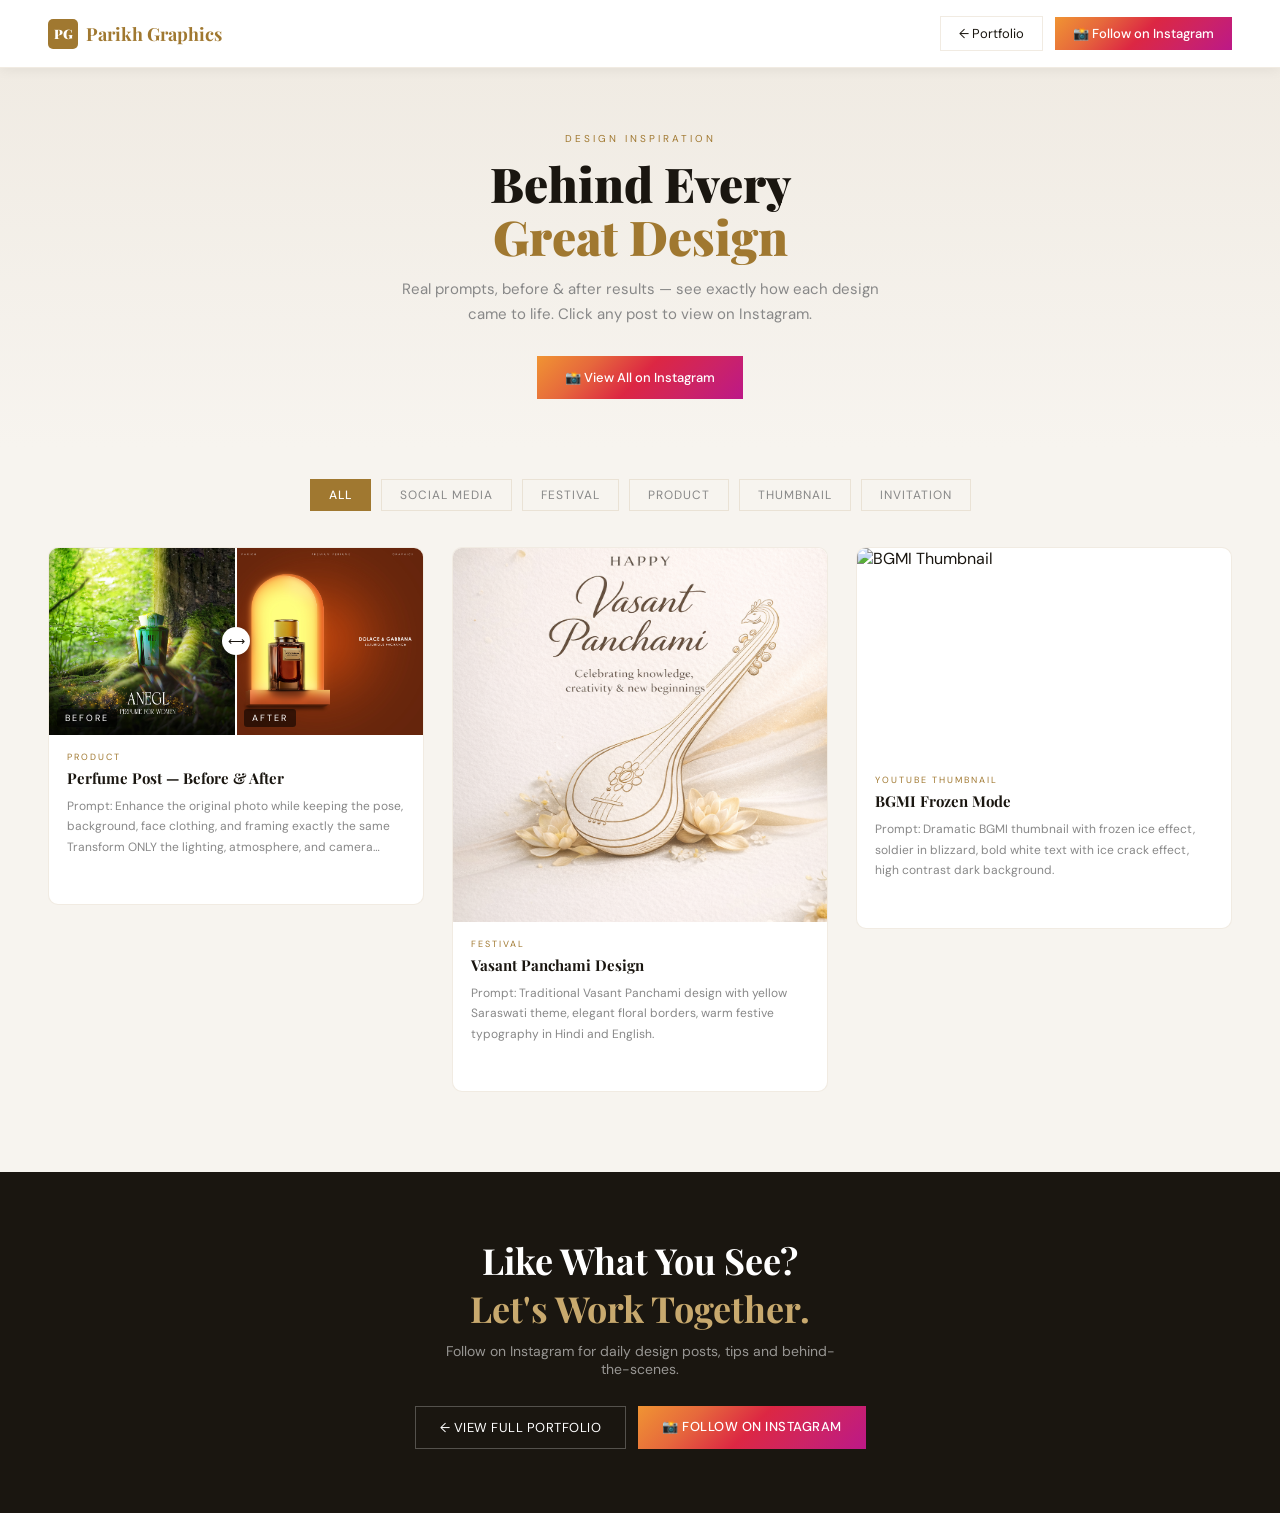
==== commit 907eb592: "Revise prompt for luxury perfume ad enhancement Updated the prompt for the luxury perfume ad to enha" ====
--- a/prompts.html
+++ b/prompts.html
@@ -301,7 +301,7 @@
         <div class="post-body">
           <span class="post-category">Product</span>
           <div class="post-title">Perfume Post — Before & After</div>
-          <p class="post-prompt">Prompt: Luxury perfume ad with dark moody background, gold particle effect, elegant serif typography, premium brand aesthetic for Instagram.</p>
+          <p class="post-prompt">Prompt: Enhance the original photo while keeping the pose, background, face clothing, and framing exactly the same Transform ONLY the lighting, atmosphere, and camera quality: LIGHT + ATMOSPHERE: create a dreamy cinematic golden backlight or sidelight depending on the natural light direction of the scene add subtle atmospheric haze ONLY around the light source so the light glows, but keep the overall scene clear apply soft highlight bloom blur on bright areas (cheeks, shoulders, hair edges) without reducing detail add clean halation glow that melts only the light edges into the background not the subject introduce a gentle diffused ambience, avoiding any heavy fog or smoke soften transitions between light and shadow for a smooth, cream) cinematic look add controlled volumetric light rays with softly blurred edges blur ONLY the light glow, not the subject or scene CAMERA QUALITY UPGRADE: enhance clarity, texture, and micro-contrast to match a Sony A1 Canon R5 full-frame camera improve dynamic range so highlights and shadows retain detail reduce noise and artifacts for a clean, high-end professional look add rich cinematic color depth and natural skin tones increase lens sharpness while keeping the dreamy lighting intact simulate high-end glass with subtle lens bloom and smooth bokeh depth Do NOT change: pose, background, facial structure, hair shape, clothes, proportions Only enhance lighting, glow, atmosphere, and upgrade overall camera quality to a premium cinematic full-frame look.</p>
         </div>
       </a>
 
@@ -389,4 +389,4 @@
   </script>
 
 </body>
-</html>+</html>
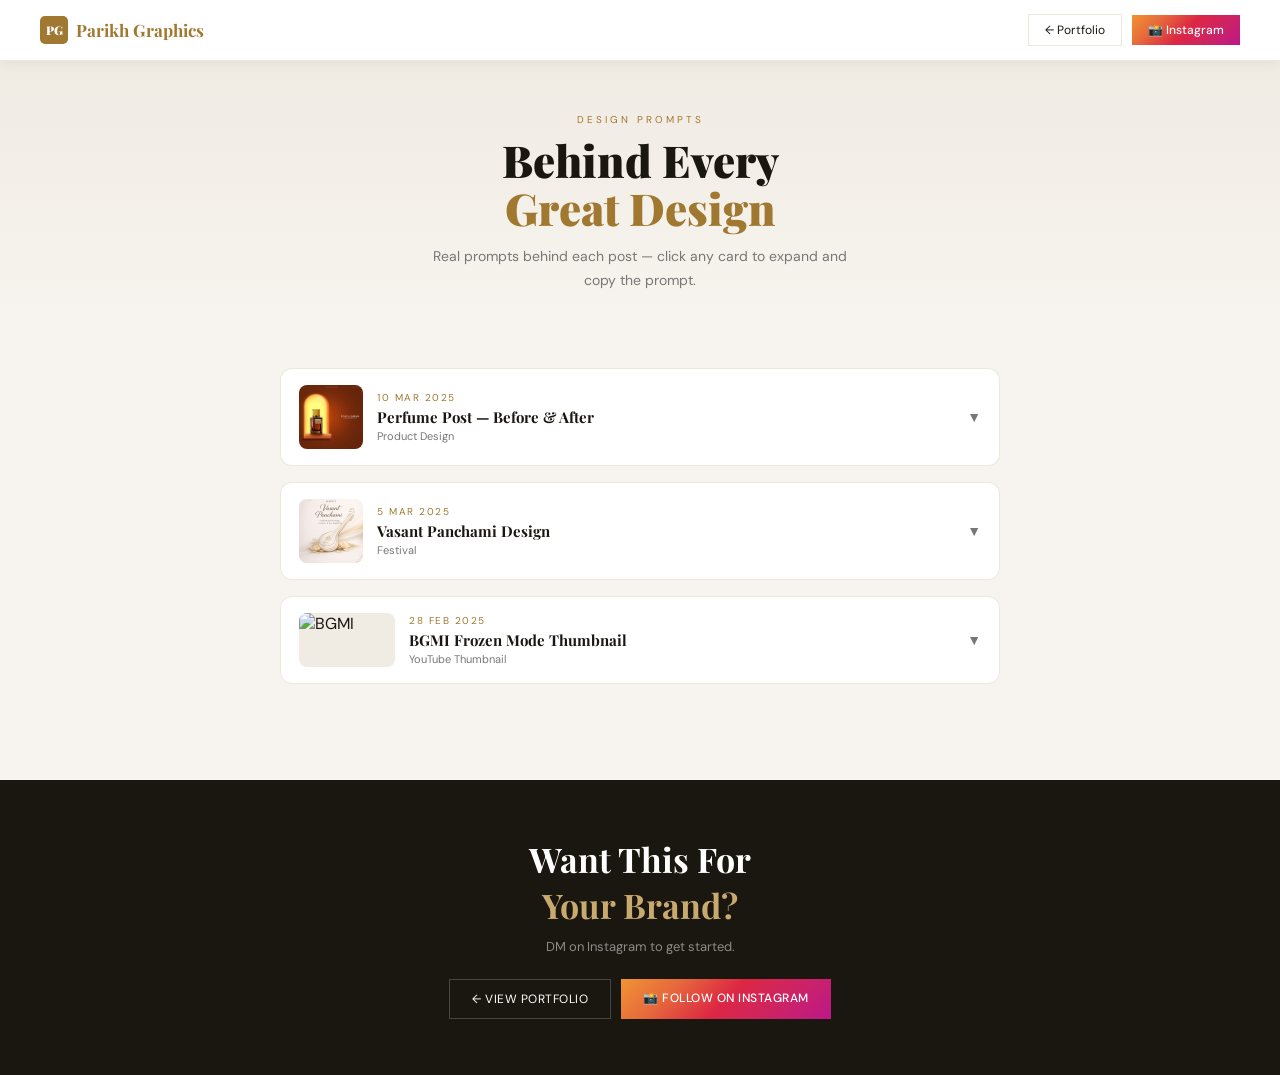
==== commit f14a6f4d: "Add files via upload" ====
--- a/prompts.html
+++ b/prompts.html
@@ -10,9 +10,9 @@
       --bg:      #f7f4ef;
       --bg2:     #f0ebe3;
       --surface: #ffffff;
-      --border:  rgba(160,120,60,0.15);
+      --border:  rgba(160,120,60,0.18);
       --text:    #1a1610;
-      --text-dim:#888;
+      --text-dim:#777;
       --accent:  #a07830;
       --accent2: #c8a96e;
       --shadow:  0 4px 24px rgba(0,0,0,0.08);
@@ -21,176 +21,202 @@
     html { scroll-behavior: smooth; }
     body { background: var(--bg); color: var(--text); font-family: 'DM Sans', sans-serif; overflow-x: hidden; }
 
-    /* TOP BAR */
+    /* ── TOP BAR ── */
     .topbar {
       background: var(--surface); border-bottom: 1px solid var(--border);
-      padding: 16px 48px; display: flex; justify-content: space-between; align-items: center;
-      position: sticky; top: 0; z-index: 100; box-shadow: 0 2px 12px rgba(0,0,0,0.06);
+      padding: 14px 40px; display: flex; justify-content: space-between; align-items: center;
+      position: sticky; top: 0; z-index: 200; box-shadow: 0 2px 12px rgba(0,0,0,0.06);
     }
     .topbar-logo {
-      font-family: 'Playfair Display', serif; font-size: 18px; font-weight: 700;
+      font-family: 'Playfair Display', serif; font-size: 17px; font-weight: 700;
       color: var(--accent); text-decoration: none; display: flex; align-items: center; gap: 8px;
     }
-    .topbar-logo-icon {
-      width: 30px; height: 30px; background: var(--accent); border-radius: 5px;
+    .logo-box {
+      width: 28px; height: 28px; background: var(--accent); border-radius: 5px;
       display: flex; align-items: center; justify-content: center;
-      font-size: 13px; font-weight: 900; color: #fff; font-family: 'Playfair Display', serif;
-    }
-    .topbar-right { display: flex; align-items: center; gap: 12px; }
-    .btn-home {
-      text-decoration: none; color: var(--text); font-size: 13px;
-      padding: 8px 18px; border: 1.5px solid var(--border); transition: all 0.25s;
-    }
-    .btn-home:hover { border-color: var(--accent); color: var(--accent); }
-    .btn-ig {
-      text-decoration: none;
-      background: linear-gradient(135deg, #f09433, #e6683c, #dc2743, #cc2366, #bc1888);
-      color: #fff; font-size: 13px; font-weight: 500;
-      padding: 8px 18px; display: flex; align-items: center; gap: 6px;
-      transition: opacity 0.25s, transform 0.2s;
-    }
-    .btn-ig:hover { opacity: 0.88; transform: translateY(-1px); }
-
-    /* HERO */
-    .page-hero {
-      padding: 64px 48px 48px; text-align: center;
+      font-size: 12px; font-weight: 900; color: #fff; font-family: 'Playfair Display', serif;
+    }
+    .topbar-right { display: flex; align-items: center; gap: 10px; }
+    .btn-back {
+      text-decoration: none; color: var(--text); font-size: 12px;
+      padding: 7px 16px; border: 1.5px solid var(--border); transition: all 0.2s;
+    }
+    .btn-back:hover { border-color: var(--accent); color: var(--accent); }
+    .btn-ig-top {
+      text-decoration: none; font-size: 12px; font-weight: 500;
+      padding: 7px 16px; color: #fff;
+      background: linear-gradient(135deg,#f09433,#e6683c,#dc2743,#cc2366,#bc1888);
+      display: flex; align-items: center; gap: 5px;
+      transition: opacity 0.2s, transform 0.2s;
+    }
+    .btn-ig-top:hover { opacity: 0.85; transform: translateY(-1px); }
+
+    /* ── HERO ── */
+    .hero {
+      padding: 52px 40px 40px; text-align: center;
       background: linear-gradient(to bottom, var(--bg2), var(--bg));
     }
-    .page-hero-tag { font-size: 10px; letter-spacing: 3px; text-transform: uppercase; color: var(--accent); margin-bottom: 12px; display: block; }
-    .page-hero-title { font-family: 'Playfair Display', serif; font-size: clamp(28px, 4vw, 48px); font-weight: 900; line-height: 1.1; margin-bottom: 14px; }
-    .page-hero-title span { color: var(--accent); }
-    .page-hero-sub { color: var(--text-dim); font-size: 15px; max-width: 480px; margin: 0 auto 28px; line-height: 1.7; }
-    .page-hero-cta {
-      display: inline-flex; align-items: center; gap: 8px;
-      background: linear-gradient(135deg, #f09433, #e6683c, #dc2743, #cc2366, #bc1888);
-      color: #fff; text-decoration: none; padding: 13px 28px; font-size: 13px; font-weight: 500;
-      transition: opacity 0.25s, transform 0.2s;
-    }
-    .page-hero-cta:hover { opacity: 0.88; transform: translateY(-2px); }
-
-    /* FILTER */
-    .filter-wrap { padding: 32px 48px 0; display: flex; gap: 10px; flex-wrap: wrap; justify-content: center; }
-    .tag-btn {
-      background: transparent; border: 1.5px solid var(--border);
-      color: var(--text-dim); padding: 7px 18px; font-size: 12px;
-      letter-spacing: 1px; text-transform: uppercase;
-      cursor: pointer; font-family: 'DM Sans', sans-serif; transition: all 0.25s;
-    }
-    .tag-btn:hover { border-color: var(--accent); color: var(--accent); }
-    .tag-btn.active { background: var(--accent); border-color: var(--accent); color: #fff; font-weight: 500; }
-
-    /* GRID */
-    .posts-section { padding: 36px 48px 80px; }
-    .posts-grid { display: grid; grid-template-columns: repeat(3, 1fr); gap: 28px; align-items: start; }
-
-    /* ── POST CARD — full card is a link ── */
+    .hero-label { font-size: 10px; letter-spacing: 3px; text-transform: uppercase; color: var(--accent); display: block; margin-bottom: 10px; }
+    .hero-title { font-family: 'Playfair Display', serif; font-size: clamp(26px, 4vw, 44px); font-weight: 900; line-height: 1.1; margin-bottom: 12px; }
+    .hero-title span { color: var(--accent); }
+    .hero-sub { color: var(--text-dim); font-size: 14px; max-width: 420px; margin: 0 auto; line-height: 1.7; }
+
+    /* ── POSTS LIST ── */
+    .posts-wrap { max-width: 760px; margin: 0 auto; padding: 36px 20px 80px; }
+
+    /* ── POST CARD ── */
     .post-card {
       background: var(--surface);
       border: 1px solid var(--border);
-      border-radius: 10px; overflow: hidden;
-      display: block;               /* <a> tag as block */
-      text-decoration: none;
-      color: inherit;
-      cursor: pointer;
-      transition: transform 0.3s ease, box-shadow 0.3s ease, border-color 0.3s ease;
-    }
-    .post-card:hover {
-      transform: translateY(-5px);
-      box-shadow: 0 12px 32px rgba(0,0,0,0.12);
-      border-color: var(--accent2);
-    }
-    .post-card.hidden { display: none; }
-
-    /* Hover arrow indicator */
-    .post-card::after {
-      content: '→ View on Instagram';
-      display: block;
-      text-align: center;
-      font-size: 11px; letter-spacing: 1px;
-      color: #dc2743; font-weight: 500;
-      padding: 10px;
-      background: rgba(220,39,67,0.05);
-      border-top: 1px solid rgba(220,39,67,0.1);
-      opacity: 0;
-      transition: opacity 0.3s ease;
-    }
-    .post-card:hover::after { opacity: 1; }
-
-    /* BEFORE / AFTER */
-    .ba-wrap { display: grid; grid-template-columns: 1fr 1fr; position: relative; }
+      border-radius: 12px;
+      margin-bottom: 16px;
+      overflow: hidden;
+      transition: box-shadow 0.3s, border-color 0.3s;
+    }
+    .post-card:hover { box-shadow: var(--shadow); border-color: var(--accent2); }
+
+    /* Card Header — always visible, click to expand */
+    .card-header {
+      display: flex; align-items: center; gap: 14px;
+      padding: 16px 18px; cursor: pointer;
+      user-select: none;
+      transition: background 0.2s;
+    }
+    .card-header:hover { background: var(--bg2); }
+
+    /* Thumbnail preview */
+    .card-thumb {
+      width: 64px; height: 64px; flex-shrink: 0;
+      border-radius: 8px; overflow: hidden;
+      background: var(--bg2);
+    }
+    .card-thumb img { width: 100%; height: 100%; object-fit: cover; display: block; }
+    .card-thumb.ratio-yt { width: 96px; height: 54px; }
+
+    .card-meta { flex: 1; min-width: 0; }
+    .card-date { font-size: 10px; letter-spacing: 1.5px; text-transform: uppercase; color: var(--accent); margin-bottom: 3px; }
+    .card-title { font-family: 'Playfair Display', serif; font-size: 15px; font-weight: 700; color: var(--text); white-space: nowrap; overflow: hidden; text-overflow: ellipsis; }
+    .card-category { font-size: 11px; color: var(--text-dim); margin-top: 2px; }
+
+    .card-chevron {
+      font-size: 14px; color: var(--text-dim);
+      transition: transform 0.3s ease;
+      flex-shrink: 0;
+    }
+    .post-card.open .card-chevron { transform: rotate(180deg); }
+
+    /* Card Body — expandable */
+    .card-body {
+      max-height: 0; overflow: hidden;
+      transition: max-height 0.4s ease;
+      border-top: 0px solid var(--border);
+    }
+    .post-card.open .card-body {
+      max-height: 1200px;
+      border-top: 1px solid var(--border);
+    }
+    .card-body-inner { padding: 20px 18px; }
+
+    /* Before / After images */
+    .ba-wrap {
+      display: grid; grid-template-columns: 1fr 1fr;
+      gap: 3px; border-radius: 8px; overflow: hidden; margin-bottom: 18px;
+      position: relative;
+    }
     .ba-side { position: relative; overflow: hidden; aspect-ratio: 1/1; }
-    .ba-side img { width: 100%; height: 100%; object-fit: cover; object-position: center; display: block; transition: transform 0.4s ease; }
-    .post-card:hover .ba-side img { transform: scale(1.04); }
-    .ba-label {
+    .ba-side.ratio-yt { aspect-ratio: 16/9; }
+    .ba-side img { width: 100%; height: 100%; object-fit: cover; display: block; }
+    .ba-tag {
       position: absolute; bottom: 8px; left: 8px;
-      background: rgba(0,0,0,0.55); color: #fff;
+      background: rgba(0,0,0,0.6); color: #fff;
       font-size: 9px; letter-spacing: 2px; text-transform: uppercase;
       padding: 3px 8px; border-radius: 3px;
     }
-    .ba-divider { position: absolute; left: 50%; top: 0; bottom: 0; width: 2px; background: #fff; z-index: 2; transform: translateX(-50%); }
+    .ba-divider-line {
+      position: absolute; left: 50%; top: 0; bottom: 0;
+      width: 2px; background: #fff; z-index: 2; transform: translateX(-50%);
+      pointer-events: none;
+    }
     .ba-divider-icon {
       position: absolute; top: 50%; left: 50%;
       transform: translate(-50%, -50%);
-      width: 28px; height: 28px; background: #fff; border-radius: 50%;
+      width: 26px; height: 26px; background: #fff; border-radius: 50%;
       display: flex; align-items: center; justify-content: center;
-      font-size: 12px; z-index: 3; box-shadow: 0 2px 8px rgba(0,0,0,0.2);
-    }
-
-    /* SINGLE IMAGE */
-    .single-img { overflow: hidden; }
-    .single-img img { width: 100%; height: 100%; object-fit: cover; display: block; transition: transform 0.4s ease; }
-    .post-card:hover .single-img img { transform: scale(1.04); }
-    .single-img.ratio-sq  { aspect-ratio: 1/1; }
-    .single-img.ratio-yt  { aspect-ratio: 16/9; }
-
-    /* CARD BODY */
-    .post-body { padding: 16px 18px 12px; }
-    .post-category { font-size: 9px; letter-spacing: 2px; text-transform: uppercase; color: var(--accent); margin-bottom: 6px; display: block; }
-    .post-title { font-family: 'Playfair Display', serif; font-size: 15px; font-weight: 700; color: var(--text); margin-bottom: 8px; line-height: 1.3; }
-    .post-prompt {
-      font-size: 12px; color: var(--text-dim); line-height: 1.7; margin-bottom: 0;
-      display: -webkit-box; -webkit-line-clamp: 3; -webkit-box-orient: vertical; overflow: hidden;
-    }
-
-    /* EMPTY */
-    .empty-state { text-align: center; padding: 60px 20px; color: var(--text-dim); font-size: 14px; display: none; grid-column: 1/-1; }
-    .empty-state.show { display: block; }
-
-    /* BOTTOM CTA */
-    .bottom-cta { background: var(--text); padding: 64px 48px; text-align: center; }
-    .bottom-cta-title { font-family: 'Playfair Display', serif; font-size: clamp(24px, 3vw, 36px); font-weight: 700; color: #fff; margin-bottom: 10px; }
+      font-size: 11px; z-index: 3; box-shadow: 0 2px 8px rgba(0,0,0,0.2);
+      pointer-events: none;
+    }
+
+    /* Single image */
+    .single-img { border-radius: 8px; overflow: hidden; margin-bottom: 18px; }
+    .single-img.ratio-sq { aspect-ratio: 1/1; }
+    .single-img.ratio-yt { aspect-ratio: 16/9; }
+    .single-img img { width: 100%; height: 100%; object-fit: cover; display: block; }
+
+    /* Multiple images row */
+    .multi-img {
+      display: grid; grid-template-columns: repeat(auto-fit, minmax(120px, 1fr));
+      gap: 6px; margin-bottom: 18px;
+    }
+    .multi-img .img-item { border-radius: 6px; overflow: hidden; aspect-ratio: 1/1; }
+    .multi-img .img-item img { width: 100%; height: 100%; object-fit: cover; display: block; }
+
+    /* Prompt box */
+    .prompt-box {
+      background: var(--bg2); border: 1px solid var(--border);
+      border-radius: 8px; padding: 14px 16px; margin-bottom: 14px;
+      position: relative;
+    }
+    .prompt-label { font-size: 9px; letter-spacing: 2px; text-transform: uppercase; color: var(--accent); margin-bottom: 8px; display: block; }
+    .prompt-text { font-size: 13px; color: var(--text); line-height: 1.75; white-space: pre-wrap; word-break: break-word; }
+
+    /* Copy button */
+    .copy-btn {
+      display: flex; align-items: center; gap: 6px;
+      background: var(--accent); color: #fff; border: none;
+      padding: 8px 16px; font-size: 12px; font-weight: 500;
+      border-radius: 6px; cursor: pointer; font-family: 'DM Sans', sans-serif;
+      transition: background 0.2s, transform 0.2s;
+      margin-bottom: 14px;
+    }
+    .copy-btn:hover { background: var(--accent2); transform: translateY(-1px); }
+    .copy-btn.copied { background: #2e7d32; }
+
+    /* IG Button */
+    .ig-btn {
+      display: flex; align-items: center; justify-content: center; gap: 8px;
+      width: 100%; padding: 11px;
+      background: linear-gradient(135deg,#f09433,#e6683c,#dc2743,#cc2366,#bc1888);
+      color: #fff; text-decoration: none; font-size: 13px; font-weight: 500;
+      border-radius: 8px; transition: opacity 0.2s, transform 0.2s;
+    }
+    .ig-btn:hover { opacity: 0.88; transform: translateY(-1px); }
+
+    /* ── BOTTOM CTA ── */
+    .bottom-cta { background: var(--text); padding: 56px 40px; text-align: center; }
+    .bottom-cta-title { font-family: 'Playfair Display', serif; font-size: clamp(22px,3vw,34px); font-weight: 700; color: #fff; margin-bottom: 10px; }
     .bottom-cta-title span { color: var(--accent2); }
-    .bottom-cta-sub { color: rgba(255,255,255,0.55); font-size: 14px; margin-bottom: 28px; max-width: 400px; margin-inline: auto; }
-    .bottom-cta-btns { display: flex; gap: 12px; justify-content: center; flex-wrap: wrap; }
-    .btn-portfolio { text-decoration: none; color: #fff; border: 1.5px solid rgba(255,255,255,0.25); padding: 12px 24px; font-size: 13px; letter-spacing: 0.5px; text-transform: uppercase; transition: all 0.25s; }
-    .btn-portfolio:hover { border-color: var(--accent2); color: var(--accent2); }
-    .btn-ig2 { text-decoration: none; background: linear-gradient(135deg, #f09433, #e6683c, #dc2743, #cc2366, #bc1888); color: #fff; padding: 12px 24px; font-size: 13px; font-weight: 500; letter-spacing: 0.5px; text-transform: uppercase; transition: opacity 0.25s, transform 0.2s; }
-    .btn-ig2:hover { opacity: 0.85; transform: translateY(-2px); }
-
-    /* SCROLL REVEAL */
-    .reveal { opacity: 0; transform: translateY(24px); transition: opacity 0.6s ease, transform 0.6s ease; }
+    .bottom-cta-sub { color: rgba(255,255,255,0.5); font-size: 13px; margin-bottom: 24px; }
+    .bottom-btns { display: flex; gap: 10px; justify-content: center; flex-wrap: wrap; }
+    .bb-portfolio { text-decoration: none; color: #fff; border: 1.5px solid rgba(255,255,255,0.2); padding: 11px 22px; font-size: 12px; text-transform: uppercase; letter-spacing: 0.5px; transition: all 0.2s; }
+    .bb-portfolio:hover { border-color: var(--accent2); color: var(--accent2); }
+    .bb-ig { text-decoration: none; background: linear-gradient(135deg,#f09433,#e6683c,#dc2743,#cc2366,#bc1888); color: #fff; padding: 11px 22px; font-size: 12px; font-weight: 500; text-transform: uppercase; letter-spacing: 0.5px; transition: opacity 0.2s; }
+    .bb-ig:hover { opacity: 0.85; }
+
+    /* ── SCROLL REVEAL ── */
+    .reveal { opacity: 0; transform: translateY(20px); transition: opacity 0.5s ease, transform 0.5s ease; }
     .reveal.visible { opacity: 1; transform: translateY(0); }
-    .reveal-d1 { transition-delay: 0.1s; }
-    .reveal-d2 { transition-delay: 0.2s; }
-    .reveal-d3 { transition-delay: 0.3s; }
-
-    @keyframes cardIn {
-      from { opacity: 0; transform: translateY(10px) scale(0.98); }
-      to   { opacity: 1; transform: translateY(0) scale(1); }
-    }
-
-    /* RESPONSIVE */
-    @media (max-width: 900px) {
-      .topbar { padding: 14px 20px; }
-      .page-hero { padding: 48px 20px 36px; }
-      .filter-wrap { padding: 24px 20px 0; }
-      .posts-section { padding: 28px 20px 60px; }
-      .posts-grid { grid-template-columns: repeat(2, 1fr); gap: 16px; }
-      .bottom-cta { padding: 48px 20px; }
-    }
-    @media (max-width: 540px) {
-      .posts-grid { grid-template-columns: 1fr; }
+
+    /* ── MOBILE ── */
+    @media (max-width: 600px) {
+      .topbar { padding: 12px 16px; }
       .topbar-logo span { display: none; }
+      .hero { padding: 40px 16px 28px; }
+      .posts-wrap { padding: 24px 12px 60px; }
+      .card-header { padding: 14px; gap: 10px; }
+      .card-thumb { width: 52px; height: 52px; }
+      .card-thumb.ratio-yt { width: 78px; height: 44px; }
+      .card-body-inner { padding: 14px; }
+      .bottom-cta { padding: 40px 16px; }
     }
   </style>
 </head>
@@ -199,192 +225,246 @@
   <!-- TOP BAR -->
   <header class="topbar">
     <a href="./" class="topbar-logo">
-      <div class="topbar-logo-icon">PG</div>
+      <div class="logo-box">PG</div>
       <span>Parikh Graphics</span>
     </a>
     <div class="topbar-right">
-      <a href="./" class="btn-home">← Portfolio</a>
-      <a href="https://instagram.com/yourusername" target="_blank" class="btn-ig">📸 Follow on Instagram</a>
+      <a href="./" class="btn-back">← Portfolio</a>
+      <a href="https://instagram.com/yourusername" target="_blank" class="btn-ig-top">📸 Instagram</a>
     </div>
   </header>
 
   <!-- HERO -->
-  <div class="page-hero">
-    <span class="page-hero-tag">Design Inspiration</span>
-    <h1 class="page-hero-title">Behind Every<br/><span>Great Design</span></h1>
-    <p class="page-hero-sub">Real prompts, before & after results — see exactly how each design came to life. Click any post to view on Instagram.</p>
-    <a href="https://instagram.com/yourusername" target="_blank" class="page-hero-cta">📸 View All on Instagram</a>
+  <div class="hero">
+    <span class="hero-label">Design Prompts</span>
+    <h1 class="hero-title">Behind Every<br/><span>Great Design</span></h1>
+    <p class="hero-sub">Real prompts behind each post — click any card to expand and copy the prompt.</p>
   </div>
 
-  <!-- FILTER -->
-  <div class="filter-wrap">
-    <button class="tag-btn active" data-tag="all">All</button>
-    <button class="tag-btn" data-tag="social">Social Media</button>
-    <button class="tag-btn" data-tag="festival">Festival</button>
-    <button class="tag-btn" data-tag="product">Product</button>
-    <button class="tag-btn" data-tag="thumbnail">Thumbnail</button>
-    <button class="tag-btn" data-tag="invitation">Invitation</button>
-  </div>
-
   <!-- POSTS -->
-  <section class="posts-section">
-    <div class="posts-grid" id="postsGrid">
-
-      <!--
-      ╔══════════════════════════════════════════════════╗
-      ║  NAAVO POST ADD KARVA — COPY KARO AA BLOCK       ║
-      ║                                                  ║
-      ║  BEFORE/AFTER walo:                              ║
-      ║                                                  ║
-      ║  <a class="post-card reveal"                     ║
-      ║     data-tag="social"                            ║
-      ║     href="https://instagram.com/p/POST-ID-YHA"   ║
-      ║     target="_blank">                             ║
-      ║    <div class="ba-wrap">                         ║
-      ║      <div class="ba-side">                       ║
-      ║        <img src="before.jpg" alt="Before">       ║
-      ║        <span class="ba-label">Before</span>      ║
-      ║      </div>                                      ║
-      ║      <div class="ba-divider">                    ║
-      ║        <div class="ba-divider-icon">⟷</div>      ║
-      ║      </div>                                      ║
-      ║      <div class="ba-side">                       ║
-      ║        <img src="after.jpg" alt="After">         ║
-      ║        <span class="ba-label">After</span>       ║
-      ║      </div>                                      ║
-      ║    </div>                                        ║
-      ║    <div class="post-body">                       ║
-      ║      <span class="post-category">Social Media</span>║
-      ║      <div class="post-title">Title yahan</div>   ║
-      ║      <p class="post-prompt">Prompt: ...</p>      ║
-      ║    </div>                                        ║
-      ║  </a>                                            ║
-      ║                                                  ║
-      ║  SINGLE IMAGE walo:                              ║
-      ║  (ratio-sq = 1:1, ratio-yt = 16:9 thumbnail)    ║
-      ║                                                  ║
-      ║  <a class="post-card reveal"                     ║
-      ║     data-tag="festival"                          ║
-      ║     href="https://instagram.com/p/POST-ID-YHA"   ║
-      ║     target="_blank">                             ║
-      ║    <div class="single-img ratio-sq">             ║
-      ║      <img src="image.jpg" alt="Post">            ║
-      ║    </div>                                        ║
-      ║    <div class="post-body">                       ║
-      ║      <span class="post-category">Festival</span> ║
-      ║      <div class="post-title">Title yahan</div>   ║
-      ║      <p class="post-prompt">Prompt: ...</p>      ║
-      ║    </div>                                        ║
-      ║  </a>                                            ║
-      ║                                                  ║
-      ║  data-tag: social/festival/product/              ║
-      ║            thumbnail/invitation                  ║
-      ╚══════════════════════════════════════════════════╝
-      -->
-
-      <!-- POST 1 — Before/After -->
-      <a class="post-card reveal"
-         data-tag="product"
-         href="https://instagram.com/p/REPLACE-WITH-YOUR-POST-ID"
-         target="_blank">
-        <div class="ba-wrap">
-          <div class="ba-side">
-            <img src="perfume post design.jpg" alt="Before">
-            <span class="ba-label">Before</span>
-          </div>
-          <div class="ba-divider"><div class="ba-divider-icon">⟷</div></div>
-          <div class="ba-side">
-            <img src="perfume post design2.jpg" alt="After">
-            <span class="ba-label">After</span>
-          </div>
-        </div>
-        <div class="post-body">
-          <span class="post-category">Product</span>
-          <div class="post-title">Perfume Post — Before & After</div>
-          <p class="post-prompt">Prompt: Enhance the original photo while keeping the pose, background, face clothing, and framing exactly the same Transform ONLY the lighting, atmosphere, and camera quality: LIGHT + ATMOSPHERE: create a dreamy cinematic golden backlight or sidelight depending on the natural light direction of the scene add subtle atmospheric haze ONLY around the light source so the light glows, but keep the overall scene clear apply soft highlight bloom blur on bright areas (cheeks, shoulders, hair edges) without reducing detail add clean halation glow that melts only the light edges into the background not the subject introduce a gentle diffused ambience, avoiding any heavy fog or smoke soften transitions between light and shadow for a smooth, cream) cinematic look add controlled volumetric light rays with softly blurred edges blur ONLY the light glow, not the subject or scene CAMERA QUALITY UPGRADE: enhance clarity, texture, and micro-contrast to match a Sony A1 Canon R5 full-frame camera improve dynamic range so highlights and shadows retain detail reduce noise and artifacts for a clean, high-end professional look add rich cinematic color depth and natural skin tones increase lens sharpness while keeping the dreamy lighting intact simulate high-end glass with subtle lens bloom and smooth bokeh depth Do NOT change: pose, background, facial structure, hair shape, clothes, proportions Only enhance lighting, glow, atmosphere, and upgrade overall camera quality to a premium cinematic full-frame look.</p>
-        </div>
-      </a>
-
-      <!-- POST 2 — Single Image (Festival) -->
-      <a class="post-card reveal reveal-d1"
-         data-tag="festival"
-         href="https://instagram.com/p/REPLACE-WITH-YOUR-POST-ID"
-         target="_blank">
-        <div class="single-img ratio-sq">
+  <div class="posts-wrap" id="postsWrap">
+
+    <!--
+    ╔═══════════════════════════════════════════════════════╗
+    ║  NAAVO POST ADD KARVA — AA BLOCK COPY KARO            ║
+    ║  SABSE UPAR MUKO — Latest post pehla dikhay           ║
+    ║                                                       ║
+    ║  date="YYYY-MM-DD" format ma rakho                    ║
+    ║  (e.g. date="2025-03-15")                             ║
+    ║                                                       ║
+    ║  BEFORE/AFTER walo:                                   ║
+    ║  ─────────────────                                    ║
+    ║  <div class="post-card reveal" date="2025-03-15">     ║
+    ║    <div class="card-header">                          ║
+    ║      <div class="card-thumb">                         ║
+    ║        <img src="after.jpg" alt="thumb">              ║
+    ║      </div>                                           ║
+    ║      <div class="card-meta">                          ║
+    ║        <div class="card-date">15 Mar 2025</div>       ║
+    ║        <div class="card-title">Post Title</div>       ║
+    ║        <div class="card-category">Social Media</div>  ║
+    ║      </div>                                           ║
+    ║      <div class="card-chevron">▼</div>                ║
+    ║    </div>                                             ║
+    ║    <div class="card-body">                            ║
+    ║      <div class="card-body-inner">                    ║
+    ║        <div class="ba-wrap">                          ║
+    ║          <div class="ba-side">                        ║
+    ║            <img src="before.jpg" alt="Before">        ║
+    ║            <span class="ba-tag">Before</span>         ║
+    ║          </div>                                       ║
+    ║          <div class="ba-divider-line">                ║
+    ║            <div class="ba-divider-icon">⟷</div>       ║
+    ║          </div>                                       ║
+    ║          <div class="ba-side">                        ║
+    ║            <img src="after.jpg" alt="After">          ║
+    ║            <span class="ba-tag">After</span>          ║
+    ║          </div>                                       ║
+    ║        </div>                                         ║
+    ║        <div class="prompt-box">                       ║
+    ║          <span class="prompt-label">Prompt</span>     ║
+    ║          <div class="prompt-text">Taro prompt yahan</div>║
+    ║        </div>                                         ║
+    ║        <button class="copy-btn" onclick="copyPrompt(this)">║
+    ║          📋 Copy Prompt                               ║
+    ║        </button>                                      ║
+    ║        <a href="https://instagram.com/p/POST-ID"      ║
+    ║           target="_blank" class="ig-btn">             ║
+    ║          📸 View on Instagram                         ║
+    ║        </a>                                           ║
+    ║      </div>                                           ║
+    ║    </div>                                             ║
+    ║  </div>                                               ║
+    ║                                                       ║
+    ║  SINGLE IMAGE walo:                                   ║
+    ║  ─────────────────                                    ║
+    ║  (ba-wrap ni jagye):                                  ║
+    ║  <div class="single-img ratio-sq">                    ║
+    ║    <img src="image.jpg" alt="Post">                   ║
+    ║  </div>                                               ║
+    ║  Thumbnail mate: ratio-yt                             ║
+    ║                                                       ║
+    ║  MULTIPLE IMAGES (3-4 images):                        ║
+    ║  ──────────────────────────────                       ║
+    ║  <div class="multi-img">                              ║
+    ║    <div class="img-item"><img src="1.jpg"></div>      ║
+    ║    <div class="img-item"><img src="2.jpg"></div>      ║
+    ║    <div class="img-item"><img src="3.jpg"></div>      ║
+    ║  </div>                                               ║
+    ╚═══════════════════════════════════════════════════════╝
+    -->
+
+    <!-- POST 1 — Latest (sabse upar) -->
+    <div class="post-card reveal" date="2025-03-10">
+      <div class="card-header">
+        <div class="card-thumb">
+          <img src="perfume post design2.jpg" alt="Perfume">
+        </div>
+        <div class="card-meta">
+          <div class="card-date">10 Mar 2025</div>
+          <div class="card-title">Perfume Post — Before & After</div>
+          <div class="card-category">Product Design</div>
+        </div>
+        <div class="card-chevron">▼</div>
+      </div>
+      <div class="card-body">
+        <div class="card-body-inner">
+          <div class="ba-wrap">
+            <div class="ba-side">
+              <img src="perfume post design.jpg" alt="Before">
+              <span class="ba-tag">Before</span>
+            </div>
+            <div class="ba-divider-line">
+              <div class="ba-divider-icon">⟷</div>
+            </div>
+            <div class="ba-side">
+              <img src="perfume post design2.jpg" alt="After">
+              <span class="ba-tag">After</span>
+            </div>
+          </div>
+          <div class="prompt-box">
+            <span class="prompt-label">Prompt</span>
+            <div class="prompt-text">Luxury perfume ad with dark moody background, gold particle effect, elegant serif typography, premium brand aesthetic for Instagram. Dark background with soft golden light rays, product centered, minimalist layout.</div>
+          </div>
+          <button class="copy-btn" onclick="copyPrompt(this)">📋 Copy Prompt</button>
+          <a href="https://instagram.com/p/REPLACE-POST-ID" target="_blank" class="ig-btn">📸 View on Instagram</a>
+        </div>
+      </div>
+    </div>
+
+    <!-- POST 2 -->
+    <div class="post-card reveal" date="2025-03-05">
+      <div class="card-header">
+        <div class="card-thumb">
           <img src="vasant panchami.png" alt="Vasant Panchami">
         </div>
-        <div class="post-body">
-          <span class="post-category">Festival</span>
-          <div class="post-title">Vasant Panchami Design</div>
-          <p class="post-prompt">Prompt: Traditional Vasant Panchami design with yellow Saraswati theme, elegant floral borders, warm festive typography in Hindi and English.</p>
-        </div>
-      </a>
-
-      <!-- POST 3 — Single Image (Thumbnail) -->
-      <a class="post-card reveal reveal-d2"
-         data-tag="thumbnail"
-         href="https://instagram.com/p/REPLACE-WITH-YOUR-POST-ID"
-         target="_blank">
-        <div class="single-img ratio-yt">
-          <img src="BGMI NEW FROZEN MODE.png" alt="BGMI Thumbnail">
-        </div>
-        <div class="post-body">
-          <span class="post-category">YouTube Thumbnail</span>
-          <div class="post-title">BGMI Frozen Mode</div>
-          <p class="post-prompt">Prompt: Dramatic BGMI thumbnail with frozen ice effect, soldier in blizzard, bold white text with ice crack effect, high contrast dark background.</p>
-        </div>
-      </a>
-
-      <!-- NAAVA POSTS UPAR COPY KARO ↑ -->
-      <div class="empty-state" id="emptyState">No posts in this category yet.</div>
-
+        <div class="card-meta">
+          <div class="card-date">5 Mar 2025</div>
+          <div class="card-title">Vasant Panchami Design</div>
+          <div class="card-category">Festival</div>
+        </div>
+        <div class="card-chevron">▼</div>
+      </div>
+      <div class="card-body">
+        <div class="card-body-inner">
+          <div class="single-img ratio-sq">
+            <img src="vasant panchami.png" alt="Vasant Panchami">
+          </div>
+          <div class="prompt-box">
+            <span class="prompt-label">Prompt</span>
+            <div class="prompt-text">Traditional Vasant Panchami design with yellow Saraswati theme, elegant floral borders, warm festive typography in Hindi and English. Yellow and white color palette, deity silhouette, marigold elements.</div>
+          </div>
+          <button class="copy-btn" onclick="copyPrompt(this)">📋 Copy Prompt</button>
+          <a href="https://instagram.com/p/REPLACE-POST-ID" target="_blank" class="ig-btn">📸 View on Instagram</a>
+        </div>
+      </div>
     </div>
-  </section>
+
+    <!-- POST 3 -->
+    <div class="post-card reveal" date="2025-02-28">
+      <div class="card-header">
+        <div class="card-thumb ratio-yt">
+          <img src="BGMI NEW FROZEN MODE.png" alt="BGMI">
+        </div>
+        <div class="card-meta">
+          <div class="card-date">28 Feb 2025</div>
+          <div class="card-title">BGMI Frozen Mode Thumbnail</div>
+          <div class="card-category">YouTube Thumbnail</div>
+        </div>
+        <div class="card-chevron">▼</div>
+      </div>
+      <div class="card-body">
+        <div class="card-body-inner">
+          <div class="single-img ratio-yt">
+            <img src="BGMI NEW FROZEN MODE.png" alt="BGMI Frozen Mode">
+          </div>
+          <div class="prompt-box">
+            <span class="prompt-label">Prompt</span>
+            <div class="prompt-text">Dramatic BGMI thumbnail with frozen ice effect, soldier in blizzard, bold white text with ice crack effect, high contrast dark background. Cinematic wide shot, blue and white tones, snow particle overlay.</div>
+          </div>
+          <button class="copy-btn" onclick="copyPrompt(this)">📋 Copy Prompt</button>
+          <a href="https://instagram.com/p/REPLACE-POST-ID" target="_blank" class="ig-btn">📸 View on Instagram</a>
+        </div>
+      </div>
+    </div>
+
+  </div><!-- /posts-wrap -->
 
   <!-- BOTTOM CTA -->
   <div class="bottom-cta">
-    <div class="bottom-cta-title">Like What You See?<br/><span>Let's Work Together.</span></div>
-    <p class="bottom-cta-sub">Follow on Instagram for daily design posts, tips and behind-the-scenes.</p>
-    <div class="bottom-cta-btns">
-      <a href="./" class="btn-portfolio">← View Full Portfolio</a>
-      <a href="https://instagram.com/yourusername" target="_blank" class="btn-ig2">📸 Follow on Instagram</a>
+    <div class="bottom-cta-title">Want This For<br/><span>Your Brand?</span></div>
+    <p class="bottom-cta-sub">DM on Instagram to get started.</p>
+    <div class="bottom-btns">
+      <a href="./" class="bb-portfolio">← View Portfolio</a>
+      <a href="https://instagram.com/yourusername" target="_blank" class="bb-ig">📸 Follow on Instagram</a>
     </div>
   </div>
 
   <script>
-    // Filter
-    const tagBtns = document.querySelectorAll('.tag-btn');
-    const cards   = document.querySelectorAll('.post-card');
-    const empty   = document.getElementById('emptyState');
-
-    tagBtns.forEach(btn => {
-      btn.addEventListener('click', () => {
-        tagBtns.forEach(b => b.classList.remove('active'));
-        btn.classList.add('active');
-        const tag = btn.getAttribute('data-tag');
-        let visible = 0;
-        cards.forEach((card, i) => {
-          if (tag === 'all' || card.getAttribute('data-tag') === tag) {
-            card.classList.remove('hidden');
-            card.style.animationDelay = (visible * 0.06) + 's';
-            card.style.animation = 'none';
-            card.offsetHeight;
-            card.style.animation = 'cardIn 0.35s ease forwards';
-            visible++;
-          } else {
-            card.classList.add('hidden');
-          }
-        });
-        empty.classList.toggle('show', visible === 0);
+    // ── Accordion expand/collapse ──────────────────
+    document.querySelectorAll('.card-header').forEach(header => {
+      header.addEventListener('click', () => {
+        const card = header.closest('.post-card');
+        const isOpen = card.classList.contains('open');
+        // Close all
+        document.querySelectorAll('.post-card').forEach(c => c.classList.remove('open'));
+        // Open clicked (if was closed)
+        if (!isOpen) card.classList.add('open');
       });
     });
 
-    // Scroll Reveal
+    // ── Copy Prompt ────────────────────────────────
+    function copyPrompt(btn) {
+      const promptText = btn.closest('.card-body-inner').querySelector('.prompt-text').innerText;
+      navigator.clipboard.writeText(promptText).then(() => {
+        btn.textContent = '✅ Copied!';
+        btn.classList.add('copied');
+        setTimeout(() => {
+          btn.textContent = '📋 Copy Prompt';
+          btn.classList.remove('copied');
+        }, 2000);
+      }).catch(() => {
+        // Fallback for older browsers
+        const ta = document.createElement('textarea');
+        ta.value = promptText;
+        document.body.appendChild(ta);
+        ta.select(); document.execCommand('copy');
+        document.body.removeChild(ta);
+        btn.textContent = '✅ Copied!';
+        btn.classList.add('copied');
+        setTimeout(() => {
+          btn.textContent = '📋 Copy Prompt';
+          btn.classList.remove('copied');
+        }, 2000);
+      });
+    }
+
+    // ── Scroll Reveal ──────────────────────────────
     const obs = new IntersectionObserver(entries => {
       entries.forEach(e => {
         if (e.isIntersecting) { e.target.classList.add('visible'); obs.unobserve(e.target); }
       });
-    }, { threshold: 0.1 });
+    }, { threshold: 0.08 });
     document.querySelectorAll('.reveal').forEach(el => obs.observe(el));
   </script>
 
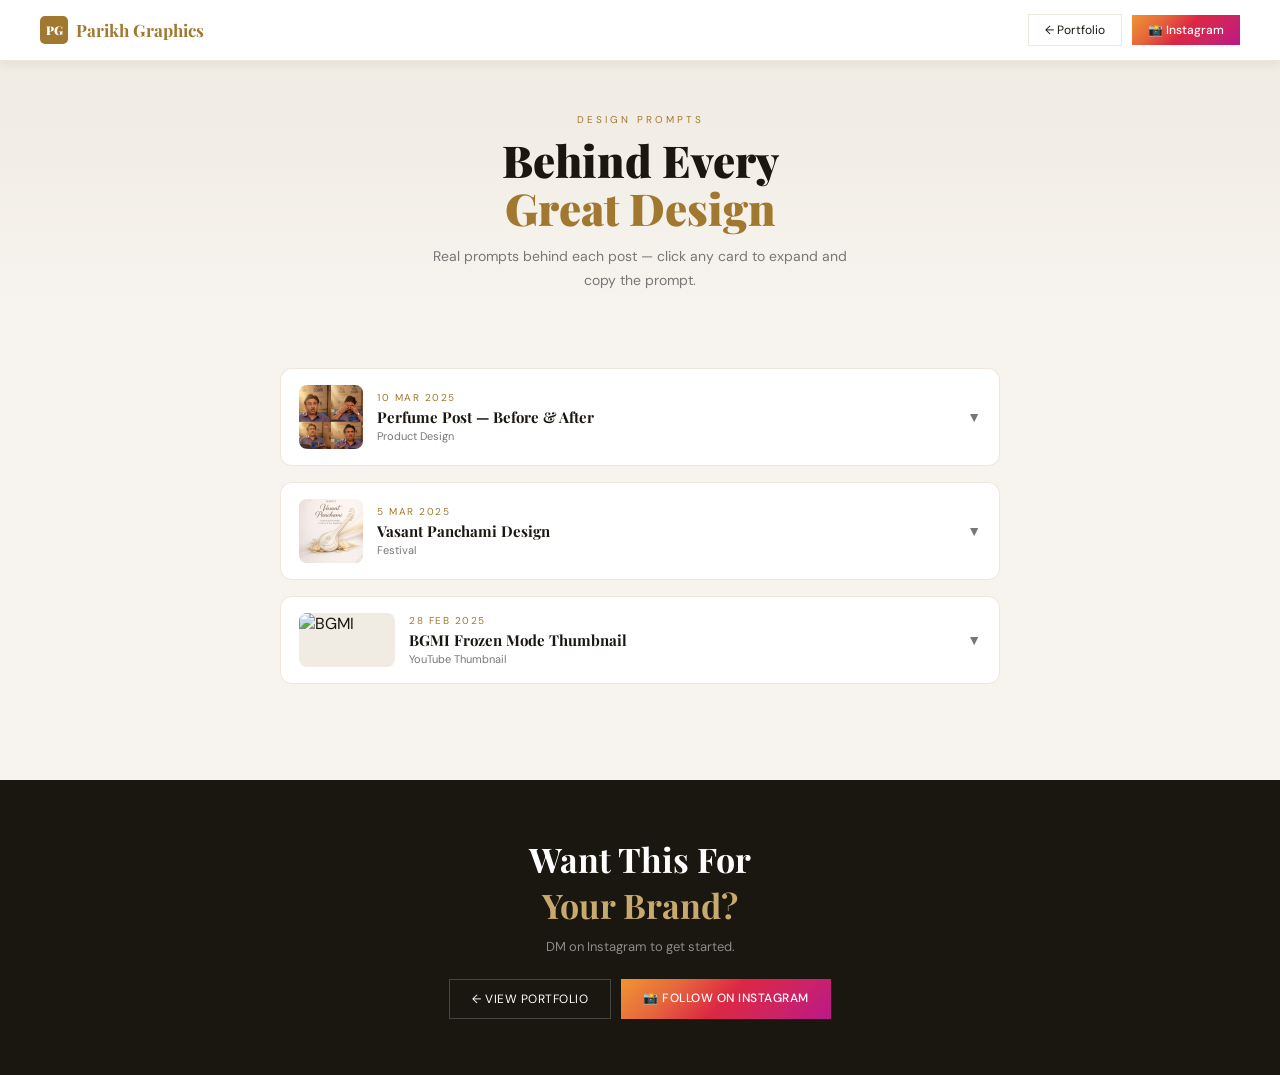
==== commit 613e1855: "Modify image references and prompt in prompts.html Updated image sources and prompt text for the per" ====
--- a/prompts.html
+++ b/prompts.html
@@ -318,7 +318,7 @@
     <div class="post-card reveal" date="2025-03-10">
       <div class="card-header">
         <div class="card-thumb">
-          <img src="perfume post design2.jpg" alt="Perfume">
+          <img src="jethalal_enhanced.png" alt="Perfume">
         </div>
         <div class="card-meta">
           <div class="card-date">10 Mar 2025</div>
@@ -331,23 +331,23 @@
         <div class="card-body-inner">
           <div class="ba-wrap">
             <div class="ba-side">
-              <img src="perfume post design.jpg" alt="Before">
+              <img src="jethalal.jpg" alt="Before">
               <span class="ba-tag">Before</span>
             </div>
             <div class="ba-divider-line">
               <div class="ba-divider-icon">⟷</div>
             </div>
             <div class="ba-side">
-              <img src="perfume post design2.jpg" alt="After">
+              <img src="jethalal_enhanced.png" alt="After">
               <span class="ba-tag">After</span>
             </div>
           </div>
           <div class="prompt-box">
             <span class="prompt-label">Prompt</span>
-            <div class="prompt-text">Luxury perfume ad with dark moody background, gold particle effect, elegant serif typography, premium brand aesthetic for Instagram. Dark background with soft golden light rays, product centered, minimalist layout.</div>
+            <div class="prompt-text">Enhance the original photo while keeping the pose, background, face clothing, and framing exactly the same Transform ONLY the lighting, atmosphere, and camera quality: LIGHT + ATMOSPHERE: create a dreamy cinematic golden backlight or sidelight depending on the natural light direction of the scene add subtle atmospheric haze ONLY around the light source so the light glows, but keep the overall scene clear apply soft highlight bloom blur on bright areas (cheeks, shoulders, hair edges) without reducing detail add clean halation glow that melts only the light edges into the background not the subject introduce a gentle diffused ambience, avoiding any heavy fog or smoke soften transitions between light and shadow for a smooth, cream) cinematic look add controlled volumetric light rays with softly blurred edges blur ONLY the light glow, not the subject or scene CAMERA QUALITY UPGRADE: enhance clarity, texture, and micro-contrast to match a Sony A1 Canon R5 full-frame camera improve dynamic range so highlights and shadows retain detail reduce noise and artifacts for a clean, high-end professional look add rich cinematic color depth and natural skin tones increase lens sharpness while keeping the dreamy lighting intact simulate high-end glass with subtle lens bloom and smooth bokeh depth Do NOT change: pose, background, facial structure, hair shape, clothes, proportions Only enhance lighting, glow, atmosphere, and upgrade overall camera quality to a premium cinematic full-frame look.</div>
           </div>
           <button class="copy-btn" onclick="copyPrompt(this)">📋 Copy Prompt</button>
-          <a href="https://instagram.com/p/REPLACE-POST-ID" target="_blank" class="ig-btn">📸 View on Instagram</a>
+          <a href="https://www.instagram.com/reel/DV0rvTsoEnO/?igsh=aWJkdHJ1b25pYzF" target="_blank" class="ig-btn">📸 View on Instagram</a>
         </div>
       </div>
     </div>
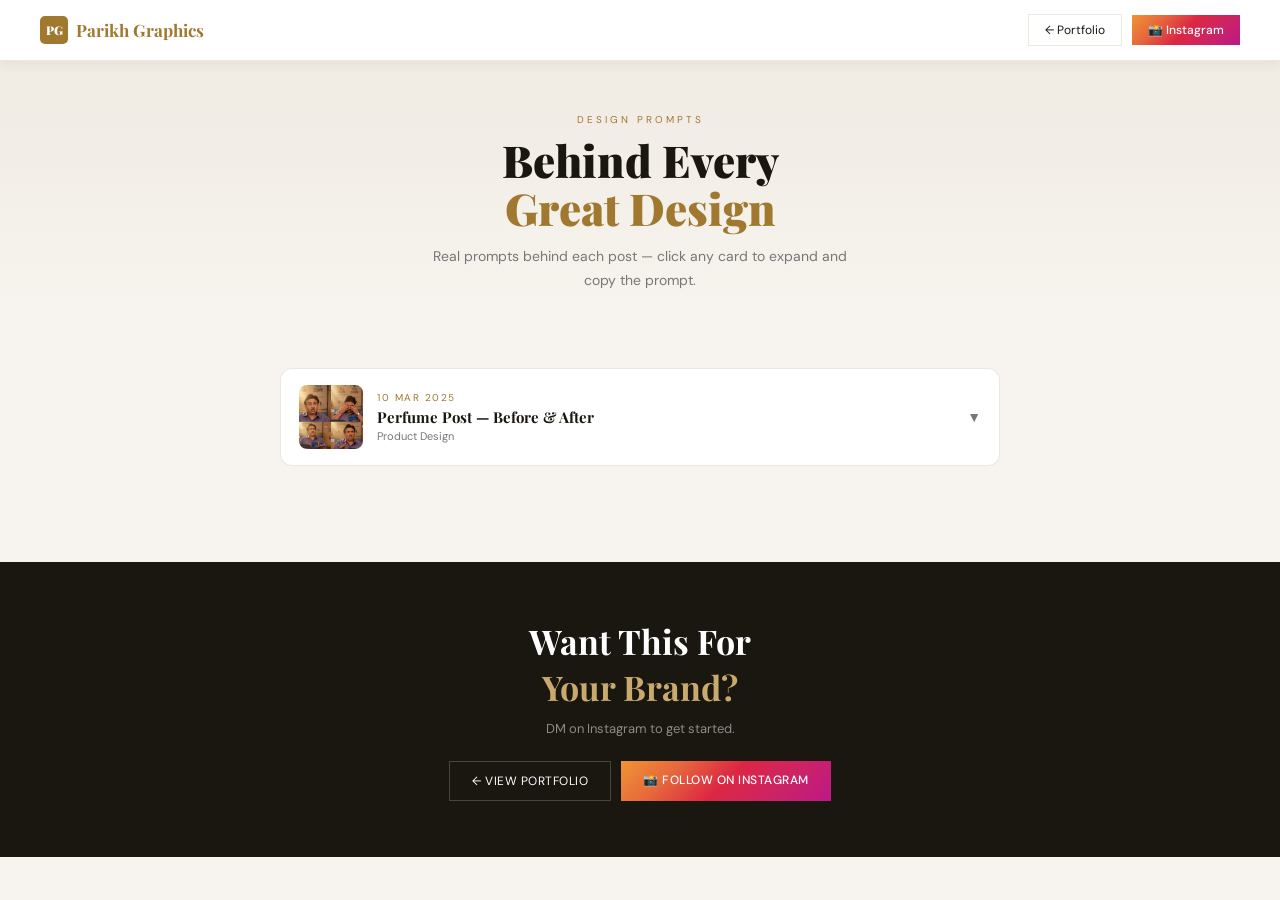
==== commit 0af4fd9b: "Remove unused post cards from prompts.html Removed two post cards for Vasant Panchami and BGMI Froze" ====
--- a/prompts.html
+++ b/prompts.html
@@ -352,61 +352,7 @@
       </div>
     </div>
 
-    <!-- POST 2 -->
-    <div class="post-card reveal" date="2025-03-05">
-      <div class="card-header">
-        <div class="card-thumb">
-          <img src="vasant panchami.png" alt="Vasant Panchami">
-        </div>
-        <div class="card-meta">
-          <div class="card-date">5 Mar 2025</div>
-          <div class="card-title">Vasant Panchami Design</div>
-          <div class="card-category">Festival</div>
-        </div>
-        <div class="card-chevron">▼</div>
-      </div>
-      <div class="card-body">
-        <div class="card-body-inner">
-          <div class="single-img ratio-sq">
-            <img src="vasant panchami.png" alt="Vasant Panchami">
-          </div>
-          <div class="prompt-box">
-            <span class="prompt-label">Prompt</span>
-            <div class="prompt-text">Traditional Vasant Panchami design with yellow Saraswati theme, elegant floral borders, warm festive typography in Hindi and English. Yellow and white color palette, deity silhouette, marigold elements.</div>
-          </div>
-          <button class="copy-btn" onclick="copyPrompt(this)">📋 Copy Prompt</button>
-          <a href="https://instagram.com/p/REPLACE-POST-ID" target="_blank" class="ig-btn">📸 View on Instagram</a>
-        </div>
-      </div>
-    </div>
-
-    <!-- POST 3 -->
-    <div class="post-card reveal" date="2025-02-28">
-      <div class="card-header">
-        <div class="card-thumb ratio-yt">
-          <img src="BGMI NEW FROZEN MODE.png" alt="BGMI">
-        </div>
-        <div class="card-meta">
-          <div class="card-date">28 Feb 2025</div>
-          <div class="card-title">BGMI Frozen Mode Thumbnail</div>
-          <div class="card-category">YouTube Thumbnail</div>
-        </div>
-        <div class="card-chevron">▼</div>
-      </div>
-      <div class="card-body">
-        <div class="card-body-inner">
-          <div class="single-img ratio-yt">
-            <img src="BGMI NEW FROZEN MODE.png" alt="BGMI Frozen Mode">
-          </div>
-          <div class="prompt-box">
-            <span class="prompt-label">Prompt</span>
-            <div class="prompt-text">Dramatic BGMI thumbnail with frozen ice effect, soldier in blizzard, bold white text with ice crack effect, high contrast dark background. Cinematic wide shot, blue and white tones, snow particle overlay.</div>
-          </div>
-          <button class="copy-btn" onclick="copyPrompt(this)">📋 Copy Prompt</button>
-          <a href="https://instagram.com/p/REPLACE-POST-ID" target="_blank" class="ig-btn">📸 View on Instagram</a>
-        </div>
-      </div>
-    </div>
+    
 
   </div><!-- /posts-wrap -->
 
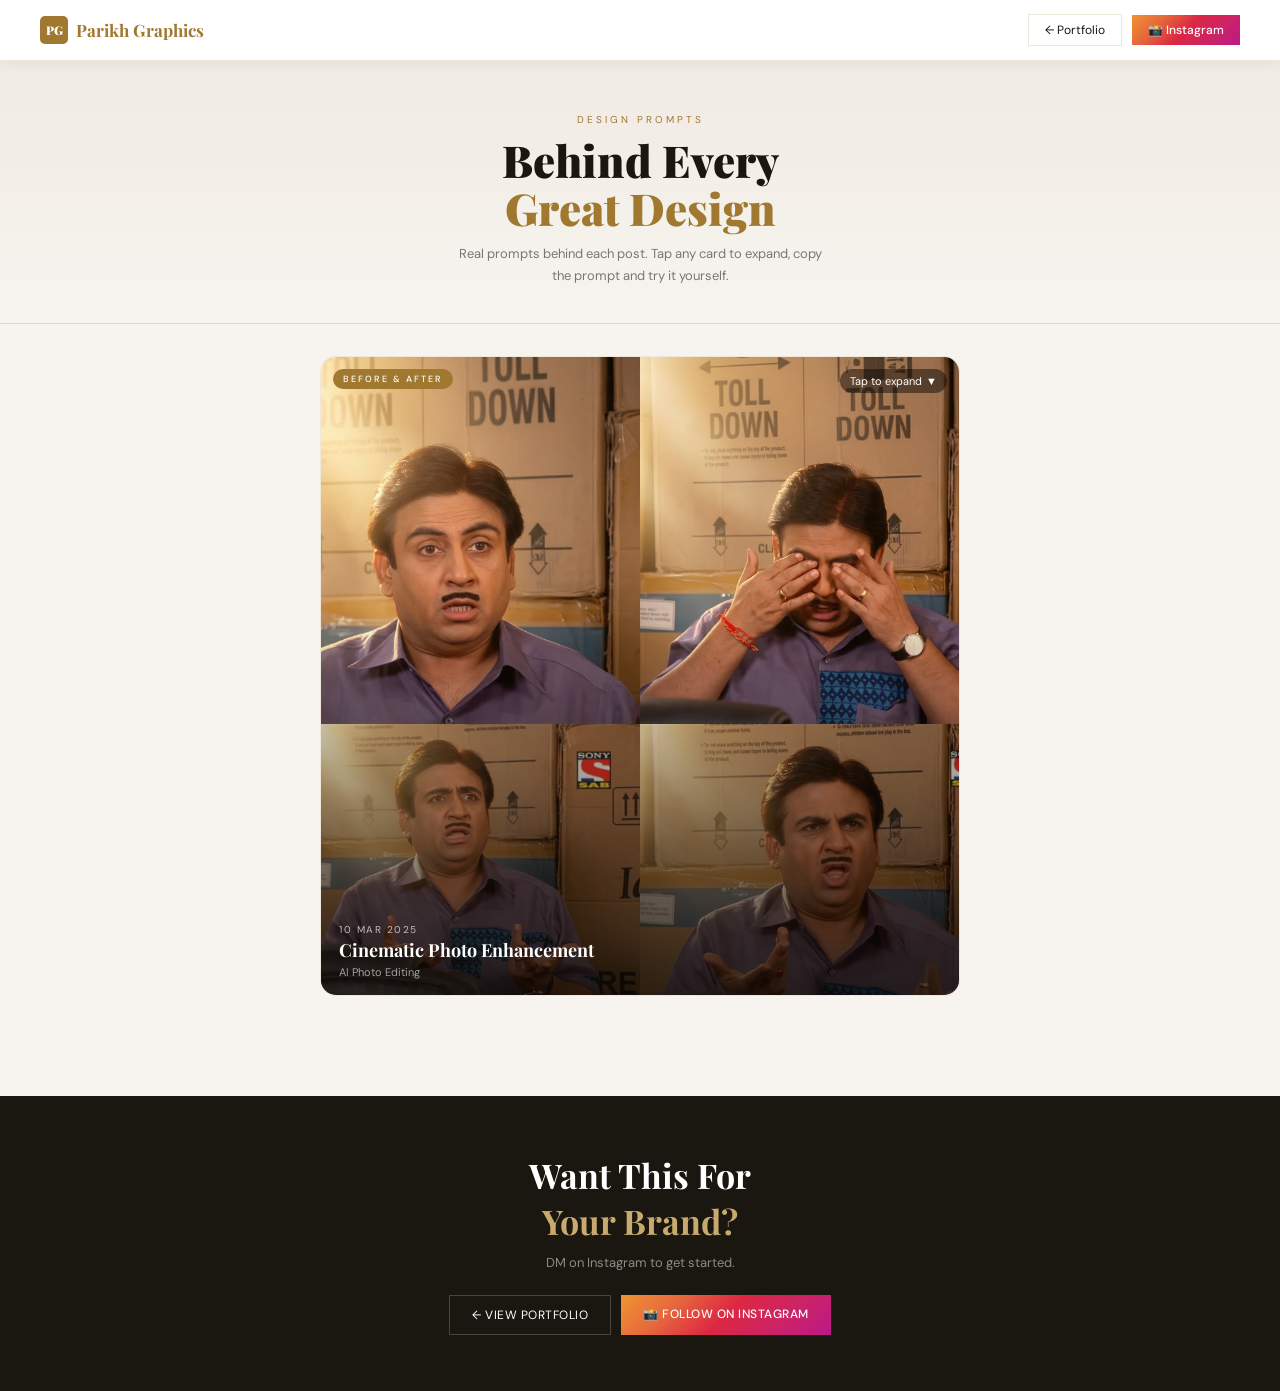
==== commit 3c36956c: "Add files via upload" ====
--- a/prompts.html
+++ b/prompts.html
@@ -15,7 +15,7 @@
       --text-dim:#777;
       --accent:  #a07830;
       --accent2: #c8a96e;
-      --shadow:  0 4px 24px rgba(0,0,0,0.08);
+      --shadow:  0 8px 32px rgba(0,0,0,0.10);
     }
     *, *::before, *::after { box-sizing: border-box; margin: 0; padding: 0; }
     html { scroll-behavior: smooth; }
@@ -53,74 +53,96 @@
 
     /* ── HERO ── */
     .hero {
-      padding: 52px 40px 40px; text-align: center;
+      padding: 52px 40px 36px; text-align: center;
       background: linear-gradient(to bottom, var(--bg2), var(--bg));
+      border-bottom: 1px solid var(--border);
     }
     .hero-label { font-size: 10px; letter-spacing: 3px; text-transform: uppercase; color: var(--accent); display: block; margin-bottom: 10px; }
-    .hero-title { font-family: 'Playfair Display', serif; font-size: clamp(26px, 4vw, 44px); font-weight: 900; line-height: 1.1; margin-bottom: 12px; }
+    .hero-title { font-family: 'Playfair Display', serif; font-size: clamp(26px, 4vw, 44px); font-weight: 900; line-height: 1.1; margin-bottom: 10px; }
     .hero-title span { color: var(--accent); }
-    .hero-sub { color: var(--text-dim); font-size: 14px; max-width: 420px; margin: 0 auto; line-height: 1.7; }
+    .hero-sub { color: var(--text-dim); font-size: 13px; max-width: 380px; margin: 0 auto; line-height: 1.7; }
 
     /* ── POSTS LIST ── */
-    .posts-wrap { max-width: 760px; margin: 0 auto; padding: 36px 20px 80px; }
+    .posts-wrap { max-width: 680px; margin: 0 auto; padding: 32px 20px 80px; }
 
     /* ── POST CARD ── */
     .post-card {
       background: var(--surface);
       border: 1px solid var(--border);
-      border-radius: 12px;
-      margin-bottom: 16px;
+      border-radius: 16px;
+      margin-bottom: 20px;
       overflow: hidden;
-      transition: box-shadow 0.3s, border-color 0.3s;
-    }
-    .post-card:hover { box-shadow: var(--shadow); border-color: var(--accent2); }
-
-    /* Card Header — always visible, click to expand */
+      transition: box-shadow 0.3s, border-color 0.3s, transform 0.3s;
+    }
+    .post-card:hover { box-shadow: var(--shadow); border-color: var(--accent2); transform: translateY(-2px); }
+    .post-card.open { border-color: var(--accent); box-shadow: var(--shadow); }
+
+    /* ── CARD HEADER — Large Preview ── */
     .card-header {
-      display: flex; align-items: center; gap: 14px;
-      padding: 16px 18px; cursor: pointer;
-      user-select: none;
+      cursor: pointer; user-select: none; position: relative; overflow: hidden;
+    }
+
+    /* Large preview image */
+    .card-preview {
+      width: 100%; position: relative; overflow: hidden;
+      background: var(--bg2);
+    }
+    .card-preview img {
+      width: 100%; display: block;
+      aspect-ratio: 1/1; object-fit: cover;
+      transition: transform 0.4s ease;
+    }
+    .card-preview.ratio-yt img { aspect-ratio: 16/9; }
+    .post-card:hover .card-preview img { transform: scale(1.03); }
+
+    /* Overlay on preview */
+    .card-preview-overlay {
+      position: absolute; inset: 0;
+      background: linear-gradient(to bottom, transparent 40%, rgba(10,8,5,0.75) 100%);
+      pointer-events: none;
+    }
+
+    /* Before/After badge on preview */
+    .ba-badge {
+      position: absolute; top: 12px; left: 12px;
+      background: var(--accent); color: #fff;
+      font-size: 9px; letter-spacing: 2px; text-transform: uppercase;
+      padding: 4px 10px; border-radius: 20px; font-weight: 500;
+    }
+
+    /* Expand hint */
+    .expand-hint {
+      position: absolute; top: 12px; right: 12px;
+      background: rgba(0,0,0,0.45); color: #fff;
+      font-size: 11px; padding: 5px 10px; border-radius: 20px;
+      display: flex; align-items: center; gap: 4px;
       transition: background 0.2s;
     }
-    .card-header:hover { background: var(--bg2); }
-
-    /* Thumbnail preview */
-    .card-thumb {
-      width: 64px; height: 64px; flex-shrink: 0;
-      border-radius: 8px; overflow: hidden;
-      background: var(--bg2);
-    }
-    .card-thumb img { width: 100%; height: 100%; object-fit: cover; display: block; }
-    .card-thumb.ratio-yt { width: 96px; height: 54px; }
-
-    .card-meta { flex: 1; min-width: 0; }
-    .card-date { font-size: 10px; letter-spacing: 1.5px; text-transform: uppercase; color: var(--accent); margin-bottom: 3px; }
-    .card-title { font-family: 'Playfair Display', serif; font-size: 15px; font-weight: 700; color: var(--text); white-space: nowrap; overflow: hidden; text-overflow: ellipsis; }
-    .card-category { font-size: 11px; color: var(--text-dim); margin-top: 2px; }
-
-    .card-chevron {
-      font-size: 14px; color: var(--text-dim);
-      transition: transform 0.3s ease;
-      flex-shrink: 0;
-    }
-    .post-card.open .card-chevron { transform: rotate(180deg); }
-
-    /* Card Body — expandable */
+    .post-card.open .expand-hint { background: var(--accent); }
+    .expand-hint .chevron { transition: transform 0.3s ease; display: inline-block; }
+    .post-card.open .expand-hint .chevron { transform: rotate(180deg); }
+
+    /* Text on bottom of preview */
+    .card-preview-text {
+      position: absolute; bottom: 0; left: 0; right: 0;
+      padding: 20px 18px 16px;
+    }
+    .card-date { font-size: 10px; letter-spacing: 1.5px; text-transform: uppercase; color: rgba(255,255,255,0.7); margin-bottom: 4px; }
+    .card-title { font-family: 'Playfair Display', serif; font-size: 18px; font-weight: 700; color: #fff; line-height: 1.2; margin-bottom: 3px; }
+    .card-category { font-size: 11px; color: rgba(255,255,255,0.6); }
+
+    /* ── CARD BODY — expandable ── */
     .card-body {
       max-height: 0; overflow: hidden;
-      transition: max-height 0.4s ease;
-      border-top: 0px solid var(--border);
-    }
-    .post-card.open .card-body {
-      max-height: 1200px;
-      border-top: 1px solid var(--border);
-    }
-    .card-body-inner { padding: 20px 18px; }
-
-    /* Before / After images */
+      transition: max-height 0.45s ease;
+    }
+    .post-card.open .card-body { max-height: 2000px; }
+    .card-body-inner { padding: 20px 20px 18px; border-top: 1px solid var(--border); }
+
+    /* Before/After in expanded */
     .ba-wrap {
       display: grid; grid-template-columns: 1fr 1fr;
-      gap: 3px; border-radius: 8px; overflow: hidden; margin-bottom: 18px;
+      gap: 3px; border-radius: 10px; overflow: hidden; margin-bottom: 18px;
       position: relative;
     }
     .ba-side { position: relative; overflow: hidden; aspect-ratio: 1/1; }
@@ -139,55 +161,56 @@
     }
     .ba-divider-icon {
       position: absolute; top: 50%; left: 50%;
-      transform: translate(-50%, -50%);
-      width: 26px; height: 26px; background: #fff; border-radius: 50%;
+      transform: translate(-50%,-50%);
+      width: 28px; height: 28px; background: #fff; border-radius: 50%;
       display: flex; align-items: center; justify-content: center;
-      font-size: 11px; z-index: 3; box-shadow: 0 2px 8px rgba(0,0,0,0.2);
+      font-size: 12px; z-index: 3; box-shadow: 0 2px 8px rgba(0,0,0,0.2);
       pointer-events: none;
     }
 
     /* Single image */
-    .single-img { border-radius: 8px; overflow: hidden; margin-bottom: 18px; }
+    .single-img { border-radius: 10px; overflow: hidden; margin-bottom: 18px; }
     .single-img.ratio-sq { aspect-ratio: 1/1; }
     .single-img.ratio-yt { aspect-ratio: 16/9; }
     .single-img img { width: 100%; height: 100%; object-fit: cover; display: block; }
 
-    /* Multiple images row */
-    .multi-img {
-      display: grid; grid-template-columns: repeat(auto-fit, minmax(120px, 1fr));
-      gap: 6px; margin-bottom: 18px;
-    }
-    .multi-img .img-item { border-radius: 6px; overflow: hidden; aspect-ratio: 1/1; }
+    /* Multiple images */
+    .multi-img { display: grid; grid-template-columns: repeat(auto-fit, minmax(120px,1fr)); gap: 6px; margin-bottom: 18px; }
+    .multi-img .img-item { border-radius: 8px; overflow: hidden; aspect-ratio: 1/1; }
     .multi-img .img-item img { width: 100%; height: 100%; object-fit: cover; display: block; }
 
     /* Prompt box */
     .prompt-box {
       background: var(--bg2); border: 1px solid var(--border);
-      border-radius: 8px; padding: 14px 16px; margin-bottom: 14px;
-      position: relative;
-    }
-    .prompt-label { font-size: 9px; letter-spacing: 2px; text-transform: uppercase; color: var(--accent); margin-bottom: 8px; display: block; }
-    .prompt-text { font-size: 13px; color: var(--text); line-height: 1.75; white-space: pre-wrap; word-break: break-word; }
-
-    /* Copy button */
+      border-radius: 10px; padding: 16px; margin-bottom: 12px;
+    }
+    .prompt-label {
+      font-size: 9px; letter-spacing: 2px; text-transform: uppercase;
+      color: var(--accent); margin-bottom: 8px; display: flex; align-items: center; gap: 6px;
+    }
+    .prompt-label::after { content: ''; flex: 1; height: 1px; background: var(--border); }
+    .prompt-text {
+      font-size: 13px; color: var(--text); line-height: 1.8;
+      white-space: pre-wrap; word-break: break-word;
+    }
+
+    /* Buttons row */
+    .card-actions { display: flex; gap: 10px; }
     .copy-btn {
-      display: flex; align-items: center; gap: 6px;
+      flex: 1; display: flex; align-items: center; justify-content: center; gap: 6px;
       background: var(--accent); color: #fff; border: none;
-      padding: 8px 16px; font-size: 12px; font-weight: 500;
-      border-radius: 6px; cursor: pointer; font-family: 'DM Sans', sans-serif;
-      transition: background 0.2s, transform 0.2s;
-      margin-bottom: 14px;
-    }
-    .copy-btn:hover { background: var(--accent2); transform: translateY(-1px); }
+      padding: 11px 16px; font-size: 13px; font-weight: 500;
+      border-radius: 8px; cursor: pointer; font-family: 'DM Sans', sans-serif;
+      transition: background 0.2s, transform 0.15s;
+    }
+    .copy-btn:hover { background: #8a6520; transform: translateY(-1px); }
     .copy-btn.copied { background: #2e7d32; }
-
-    /* IG Button */
     .ig-btn {
-      display: flex; align-items: center; justify-content: center; gap: 8px;
-      width: 100%; padding: 11px;
+      flex: 1; display: flex; align-items: center; justify-content: center; gap: 6px;
       background: linear-gradient(135deg,#f09433,#e6683c,#dc2743,#cc2366,#bc1888);
       color: #fff; text-decoration: none; font-size: 13px; font-weight: 500;
-      border-radius: 8px; transition: opacity 0.2s, transform 0.2s;
+      padding: 11px 16px; border-radius: 8px;
+      transition: opacity 0.2s, transform 0.15s;
     }
     .ig-btn:hover { opacity: 0.88; transform: translateY(-1px); }
 
@@ -205,17 +228,18 @@
     /* ── SCROLL REVEAL ── */
     .reveal { opacity: 0; transform: translateY(20px); transition: opacity 0.5s ease, transform 0.5s ease; }
     .reveal.visible { opacity: 1; transform: translateY(0); }
+    .reveal-d1 { transition-delay: 0.1s; }
+    .reveal-d2 { transition-delay: 0.2s; }
 
     /* ── MOBILE ── */
     @media (max-width: 600px) {
       .topbar { padding: 12px 16px; }
       .topbar-logo span { display: none; }
-      .hero { padding: 40px 16px 28px; }
-      .posts-wrap { padding: 24px 12px 60px; }
-      .card-header { padding: 14px; gap: 10px; }
-      .card-thumb { width: 52px; height: 52px; }
-      .card-thumb.ratio-yt { width: 78px; height: 44px; }
-      .card-body-inner { padding: 14px; }
+      .hero { padding: 36px 16px 28px; }
+      .posts-wrap { padding: 20px 12px 60px; }
+      .card-title { font-size: 16px; }
+      .card-body-inner { padding: 16px; }
+      .card-actions { flex-direction: column; }
       .bottom-cta { padding: 40px 16px; }
     }
   </style>
@@ -238,94 +262,94 @@
   <div class="hero">
     <span class="hero-label">Design Prompts</span>
     <h1 class="hero-title">Behind Every<br/><span>Great Design</span></h1>
-    <p class="hero-sub">Real prompts behind each post — click any card to expand and copy the prompt.</p>
+    <p class="hero-sub">Real prompts behind each post. Tap any card to expand, copy the prompt and try it yourself.</p>
   </div>
 
   <!-- POSTS -->
   <div class="posts-wrap" id="postsWrap">
 
     <!--
-    ╔═══════════════════════════════════════════════════════╗
-    ║  NAAVO POST ADD KARVA — AA BLOCK COPY KARO            ║
-    ║  SABSE UPAR MUKO — Latest post pehla dikhay           ║
-    ║                                                       ║
-    ║  date="YYYY-MM-DD" format ma rakho                    ║
-    ║  (e.g. date="2025-03-15")                             ║
-    ║                                                       ║
-    ║  BEFORE/AFTER walo:                                   ║
-    ║  ─────────────────                                    ║
-    ║  <div class="post-card reveal" date="2025-03-15">     ║
-    ║    <div class="card-header">                          ║
-    ║      <div class="card-thumb">                         ║
-    ║        <img src="after.jpg" alt="thumb">              ║
-    ║      </div>                                           ║
-    ║      <div class="card-meta">                          ║
-    ║        <div class="card-date">15 Mar 2025</div>       ║
-    ║        <div class="card-title">Post Title</div>       ║
-    ║        <div class="card-category">Social Media</div>  ║
-    ║      </div>                                           ║
-    ║      <div class="card-chevron">▼</div>                ║
-    ║    </div>                                             ║
-    ║    <div class="card-body">                            ║
-    ║      <div class="card-body-inner">                    ║
-    ║        <div class="ba-wrap">                          ║
-    ║          <div class="ba-side">                        ║
-    ║            <img src="before.jpg" alt="Before">        ║
-    ║            <span class="ba-tag">Before</span>         ║
-    ║          </div>                                       ║
-    ║          <div class="ba-divider-line">                ║
-    ║            <div class="ba-divider-icon">⟷</div>       ║
-    ║          </div>                                       ║
-    ║          <div class="ba-side">                        ║
-    ║            <img src="after.jpg" alt="After">          ║
-    ║            <span class="ba-tag">After</span>          ║
-    ║          </div>                                       ║
-    ║        </div>                                         ║
-    ║        <div class="prompt-box">                       ║
-    ║          <span class="prompt-label">Prompt</span>     ║
+    ╔══════════════════════════════════════════════════════════╗
+    ║  NAAVO POST ADD KARVA — SABSE UPAR PASTE KARO            ║
+    ║                                                          ║
+    ║  card-preview ma "after" image muko — e j badu dikhay   ║
+    ║  ba-badge: "Before & After" ya "New Post" etc            ║
+    ║  date="YYYY-MM-DD" — latest upar rahe                    ║
+    ║                                                          ║
+    ║  ── BEFORE/AFTER walo: ──                                ║
+    ║                                                          ║
+    ║  <div class="post-card reveal" date="2025-03-20">        ║
+    ║    <div class="card-header">                             ║
+    ║      <div class="card-preview">                          ║
+    ║        <img src="after.jpg" alt="Post">                  ║
+    ║        <div class="card-preview-overlay"></div>          ║
+    ║        <span class="ba-badge">Before & After</span>      ║
+    ║        <div class="expand-hint">                         ║
+    ║          Tap to expand <span class="chevron">▼</span>    ║
+    ║        </div>                                            ║
+    ║        <div class="card-preview-text">                   ║
+    ║          <div class="card-date">20 Mar 2025</div>        ║
+    ║          <div class="card-title">Post Title</div>        ║
+    ║          <div class="card-category">Category</div>       ║
+    ║        </div>                                            ║
+    ║      </div>                                              ║
+    ║    </div>                                                ║
+    ║    <div class="card-body">                               ║
+    ║      <div class="card-body-inner">                       ║
+    ║        <div class="ba-wrap">                             ║
+    ║          <div class="ba-side">                           ║
+    ║            <img src="before.jpg" alt="Before">           ║
+    ║            <span class="ba-tag">Before</span>            ║
+    ║          </div>                                          ║
+    ║          <div class="ba-divider-line">                   ║
+    ║            <div class="ba-divider-icon">⟷</div>          ║
+    ║          </div>                                          ║
+    ║          <div class="ba-side">                           ║
+    ║            <img src="after.jpg" alt="After">             ║
+    ║            <span class="ba-tag">After</span>             ║
+    ║          </div>                                          ║
+    ║        </div>                                            ║
+    ║        <div class="prompt-box">                          ║
+    ║          <span class="prompt-label">Prompt</span>        ║
     ║          <div class="prompt-text">Taro prompt yahan</div>║
-    ║        </div>                                         ║
-    ║        <button class="copy-btn" onclick="copyPrompt(this)">║
-    ║          📋 Copy Prompt                               ║
-    ║        </button>                                      ║
-    ║        <a href="https://instagram.com/p/POST-ID"      ║
-    ║           target="_blank" class="ig-btn">             ║
-    ║          📸 View on Instagram                         ║
-    ║        </a>                                           ║
-    ║      </div>                                           ║
-    ║    </div>                                             ║
-    ║  </div>                                               ║
-    ║                                                       ║
-    ║  SINGLE IMAGE walo:                                   ║
-    ║  ─────────────────                                    ║
-    ║  (ba-wrap ni jagye):                                  ║
-    ║  <div class="single-img ratio-sq">                    ║
-    ║    <img src="image.jpg" alt="Post">                   ║
-    ║  </div>                                               ║
-    ║  Thumbnail mate: ratio-yt                             ║
-    ║                                                       ║
-    ║  MULTIPLE IMAGES (3-4 images):                        ║
-    ║  ──────────────────────────────                       ║
-    ║  <div class="multi-img">                              ║
-    ║    <div class="img-item"><img src="1.jpg"></div>      ║
-    ║    <div class="img-item"><img src="2.jpg"></div>      ║
-    ║    <div class="img-item"><img src="3.jpg"></div>      ║
-    ║  </div>                                               ║
-    ╚═══════════════════════════════════════════════════════╝
+    ║        </div>                                            ║
+    ║        <div class="card-actions">                        ║
+    ║          <button class="copy-btn"                        ║
+    ║            onclick="copyPrompt(this)">                   ║
+    ║            📋 Copy Prompt                                ║
+    ║          </button>                                       ║
+    ║          <a href="https://instagram.com/p/POST-ID"       ║
+    ║             target="_blank" class="ig-btn">              ║
+    ║            📸 View on Instagram                          ║
+    ║          </a>                                            ║
+    ║        </div>                                            ║
+    ║      </div>                                              ║
+    ║    </div>                                                ║
+    ║  </div>                                                  ║
+    ║                                                          ║
+    ║  ── SINGLE IMAGE walo: ──                                ║
+    ║  (ba-wrap ni jagye):                                     ║
+    ║  <div class="single-img ratio-sq">                       ║
+    ║    <img src="image.jpg" alt="Post">                      ║
+    ║  </div>                                                  ║
+    ║  Thumbnail: ratio-yt (16:9)                              ║
+    ╚══════════════════════════════════════════════════════════╝
     -->
 
-    <!-- POST 1 — Latest (sabse upar) -->
+    <!-- POST 1 — LATEST -->
     <div class="post-card reveal" date="2025-03-10">
       <div class="card-header">
-        <div class="card-thumb">
-          <img src="jethalal_enhanced.png" alt="Perfume">
+        <div class="card-preview">
+          <img src="jethalal_enhanced.png" alt="Cinematic Enhancement">
+          <div class="card-preview-overlay"></div>
+          <span class="ba-badge">Before &amp; After</span>
+          <div class="expand-hint">Tap to expand <span class="chevron">▼</span></div>
+          <div class="card-preview-text">
+            <div class="card-date">10 Mar 2025</div>
+            <div class="card-title">Cinematic Photo Enhancement</div>
+            <div class="card-category">AI Photo Editing</div>
+          </div>
         </div>
-        <div class="card-meta">
-          <div class="card-date">10 Mar 2025</div>
-          <div class="card-title">Perfume Post — Before & After</div>
-          <div class="card-category">Product Design</div>
-        </div>
-        <div class="card-chevron">▼</div>
       </div>
       <div class="card-body">
         <div class="card-body-inner">
@@ -346,15 +370,17 @@
             <span class="prompt-label">Prompt</span>
             <div class="prompt-text">Enhance the original photo while keeping the pose, background, face clothing, and framing exactly the same Transform ONLY the lighting, atmosphere, and camera quality: LIGHT + ATMOSPHERE: create a dreamy cinematic golden backlight or sidelight depending on the natural light direction of the scene add subtle atmospheric haze ONLY around the light source so the light glows, but keep the overall scene clear apply soft highlight bloom blur on bright areas (cheeks, shoulders, hair edges) without reducing detail add clean halation glow that melts only the light edges into the background not the subject introduce a gentle diffused ambience, avoiding any heavy fog or smoke soften transitions between light and shadow for a smooth, cream) cinematic look add controlled volumetric light rays with softly blurred edges blur ONLY the light glow, not the subject or scene CAMERA QUALITY UPGRADE: enhance clarity, texture, and micro-contrast to match a Sony A1 Canon R5 full-frame camera improve dynamic range so highlights and shadows retain detail reduce noise and artifacts for a clean, high-end professional look add rich cinematic color depth and natural skin tones increase lens sharpness while keeping the dreamy lighting intact simulate high-end glass with subtle lens bloom and smooth bokeh depth Do NOT change: pose, background, facial structure, hair shape, clothes, proportions Only enhance lighting, glow, atmosphere, and upgrade overall camera quality to a premium cinematic full-frame look.</div>
           </div>
-          <button class="copy-btn" onclick="copyPrompt(this)">📋 Copy Prompt</button>
-          <a href="https://www.instagram.com/reel/DV0rvTsoEnO/?igsh=aWJkdHJ1b25pYzF" target="_blank" class="ig-btn">📸 View on Instagram</a>
+          <div class="card-actions">
+            <button class="copy-btn" onclick="copyPrompt(this)">📋 Copy Prompt</button>
+            <a href="https://www.instagram.com/reel/DV0rvTsoEnO/?igsh=aWJkdHJ1b25pYzF" target="_blank" class="ig-btn">📸 View on Instagram</a>
+          </div>
         </div>
       </div>
     </div>
 
-    
-
-  </div><!-- /posts-wrap -->
+    <!-- NAAVA POSTS UPAR COPY KARO ↑ -->
+
+  </div>
 
   <!-- BOTTOM CTA -->
   <div class="bottom-cta">
@@ -367,49 +393,44 @@
   </div>
 
   <script>
-    // ── Accordion expand/collapse ──────────────────
+    // ── Accordion ──────────────────────────────────
     document.querySelectorAll('.card-header').forEach(header => {
       header.addEventListener('click', () => {
         const card = header.closest('.post-card');
         const isOpen = card.classList.contains('open');
-        // Close all
         document.querySelectorAll('.post-card').forEach(c => c.classList.remove('open'));
-        // Open clicked (if was closed)
-        if (!isOpen) card.classList.add('open');
+        if (!isOpen) {
+          card.classList.add('open');
+          // Smooth scroll to card
+          setTimeout(() => {
+            card.scrollIntoView({ behavior: 'smooth', block: 'nearest' });
+          }, 100);
+        }
       });
     });
 
     // ── Copy Prompt ────────────────────────────────
     function copyPrompt(btn) {
-      const promptText = btn.closest('.card-body-inner').querySelector('.prompt-text').innerText;
-      navigator.clipboard.writeText(promptText).then(() => {
-        btn.textContent = '✅ Copied!';
+      const text = btn.closest('.card-body-inner').querySelector('.prompt-text').innerText;
+      const write = () => {
+        btn.innerHTML = '✅ Copied!';
         btn.classList.add('copied');
-        setTimeout(() => {
-          btn.textContent = '📋 Copy Prompt';
-          btn.classList.remove('copied');
-        }, 2000);
-      }).catch(() => {
-        // Fallback for older browsers
-        const ta = document.createElement('textarea');
-        ta.value = promptText;
-        document.body.appendChild(ta);
-        ta.select(); document.execCommand('copy');
-        document.body.removeChild(ta);
-        btn.textContent = '✅ Copied!';
-        btn.classList.add('copied');
-        setTimeout(() => {
-          btn.textContent = '📋 Copy Prompt';
-          btn.classList.remove('copied');
-        }, 2000);
-      });
+        setTimeout(() => { btn.innerHTML = '📋 Copy Prompt'; btn.classList.remove('copied'); }, 2500);
+      };
+      if (navigator.clipboard) {
+        navigator.clipboard.writeText(text).then(write).catch(() => fallback(text, write));
+      } else { fallback(text, write); }
+    }
+    function fallback(text, cb) {
+      const ta = document.createElement('textarea');
+      ta.value = text; ta.style.position = 'fixed'; ta.style.opacity = '0';
+      document.body.appendChild(ta); ta.focus(); ta.select();
+      document.execCommand('copy'); document.body.removeChild(ta); cb();
     }
 
     // ── Scroll Reveal ──────────────────────────────
     const obs = new IntersectionObserver(entries => {
-      entries.forEach(e => {
-        if (e.isIntersecting) { e.target.classList.add('visible'); obs.unobserve(e.target); }
-      });
+      entries.forEach(e => { if (e.isIntersecting) { e.target.classList.add('visible'); obs.unobserve(e.target); }});
     }, { threshold: 0.08 });
     document.querySelectorAll('.reveal').forEach(el => obs.observe(el));
   </script>
